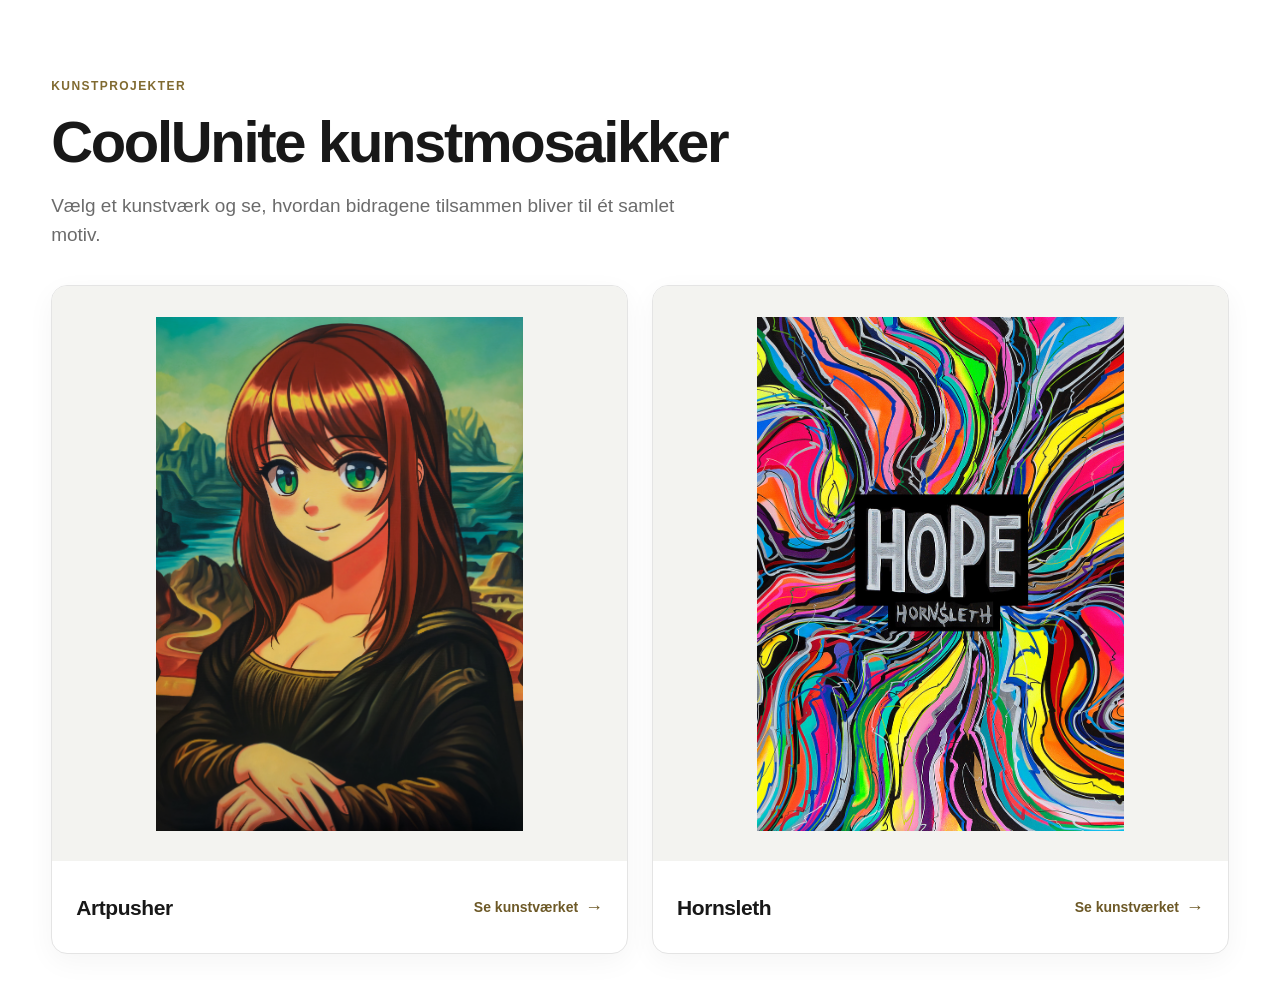
==== index.html @ ab442bdc "Link artist cards to Illux pages" ====
<!DOCTYPE html>
<html lang="da">
<head>
<meta charset="utf-8">
<meta name="viewport" content="width=device-width,initial-scale=1,viewport-fit=cover">
<meta name="color-scheme" content="light">
<meta name="description" content="Udforsk CoolUnite kunstmosaikker fra Artpusher og Hornsleth.">
<title>CoolUnite kunstmosaikker</title>
<link rel="stylesheet" href="./landing.css">
</head>
<body>
<main class="page">
  <header class="intro">
    <p class="eyebrow">Kunstprojekter</p>
    <h1>CoolUnite kunstmosaikker</h1>
    <p class="lead">Vælg et kunstværk og se, hvordan bidragene tilsammen bliver til ét samlet motiv.</p>
  </header>

  <section aria-label="Kunstværker">
    <ul class="gallery">
      <li>
        <a class="art-card" href="https://www.illux.dk/coolunite/artpusher" target="_top" aria-label="Se kunstværket af Artpusher">
          <div class="art-card__media">
            <img src="./artists/artpusher/target.jpg" alt="Artpushers kunstmotiv" width="5906" height="8268" loading="eager">
          </div>
          <div class="art-card__body">
            <h2>Artpusher</h2>
            <span class="art-card__cta">Se kunstværket <span aria-hidden="true">→</span></span>
          </div>
        </a>
      </li>
      <li>
        <a class="art-card" href="https://www.illux.dk/coolunite/hornsleth" target="_top" aria-label="Se kunstværket af Hornsleth">
          <div class="art-card__media">
            <img src="./artists/hornsleth/target.jpg" alt="Hornsleths kunstmotiv" width="857" height="1200" loading="eager">
          </div>
          <div class="art-card__body">
            <h2>Hornsleth</h2>
            <span class="art-card__cta">Se kunstværket <span aria-hidden="true">→</span></span>
          </div>
        </a>
      </li>
    </ul>
  </section>

  <p class="local-note" id="localNote" hidden>Interaktive mosaikker skal testes via en lokal webserver.</p>
</main>
<script>
if (location.protocol === 'file:') document.getElementById('localNote').hidden = false;
</script>
</body>
</html>
---- landing.css ----
:root{--ink:#181818;--muted:#6b6b6b;--line:#e4e4e4;--paper:#fff;--soft:#f7f7f5;--accent:#b49645;--gutter:clamp(20px,4vw,56px)}
*{box-sizing:border-box}
html,body{margin:0;padding:0}
body{overflow-x:hidden;background:var(--paper);color:var(--ink);font-family:Arial,Helvetica,sans-serif;font-size:16px;line-height:1.6}
[hidden]{display:none!important}
.page{width:100%;max-width:1280px;margin:0 auto;padding:clamp(38px,6vw,78px) var(--gutter) 48px}
.intro{max-width:760px;margin-bottom:36px}
.eyebrow{margin:0 0 15px;color:#806a30;font-size:12px;font-weight:700;letter-spacing:.12em;text-transform:uppercase}
h1{margin:0;font-size:clamp(36px,4.6vw,58px);font-weight:650;line-height:1.08;letter-spacing:-.04em}
.lead{max-width:660px;margin:17px 0 0;color:var(--muted);font-size:clamp(16px,1.55vw,19px);line-height:1.55}
.gallery{display:grid;grid-template-columns:repeat(auto-fit,minmax(min(100%,310px),1fr));gap:24px;list-style:none;margin:0;padding:0}
.gallery>li{min-width:0}
.art-card{display:flex;height:100%;flex-direction:column;overflow:hidden;border:1px solid var(--line);border-radius:16px;background:#fff;color:var(--ink);text-decoration:none;box-shadow:0 8px 28px rgba(0,0,0,.045);transition:transform .16s ease,box-shadow .16s ease,border-color .16s ease}
.art-card:focus-visible{outline:3px solid var(--accent);outline-offset:4px}
.art-card__media{position:relative;aspect-ratio:1/1;min-width:0;overflow:hidden;background:#f3f3f0}
.art-card__media img{position:absolute;inset:0;display:block;width:100%;height:100%;padding:clamp(18px,2.4vw,32px);object-fit:contain}
.art-card__body{display:flex;flex:1;align-items:center;justify-content:space-between;gap:16px;min-height:92px;padding:20px 24px}
.art-card__body h2{margin:0;font-size:21px;font-weight:650;line-height:1.2;letter-spacing:-.02em}
.art-card__cta{flex:none;color:#6d5927;font-size:14px;font-weight:700;white-space:nowrap}
.art-card__cta span{margin-left:3px;font-size:18px;font-weight:400;vertical-align:-1px}
.local-note{margin:30px 0 0;color:var(--muted);font-size:12px}
@media(hover:hover){.art-card:hover{transform:translateY(-3px);border-color:#d4c8aa;box-shadow:0 16px 42px rgba(0,0,0,.105)}}
@media(max-width:700px){:root{--gutter:20px}.page{padding:38px 0 30px}.intro{padding:0 var(--gutter);margin-bottom:27px}.eyebrow{margin-bottom:12px}h1{font-size:clamp(34px,9vw,42px)}.lead{margin-top:14px;font-size:16px}.gallery{display:flex;gap:14px;overflow-x:auto;overscroll-behavior-inline:contain;scroll-snap-type:x mandatory;scroll-padding-inline:var(--gutter);padding:0 var(--gutter) 18px;scrollbar-width:thin;scrollbar-color:#cfc8b8 transparent;-webkit-overflow-scrolling:touch}.gallery>li{flex:0 0 min(86vw,420px);scroll-snap-align:start}.art-card__body{min-height:82px;padding:18px 20px}.local-note{padding:0 var(--gutter)}}
@media(max-width:380px){.art-card__body{align-items:flex-start;flex-direction:column;gap:7px}}
@media(prefers-reduced-motion:reduce){.art-card{transition:none}}
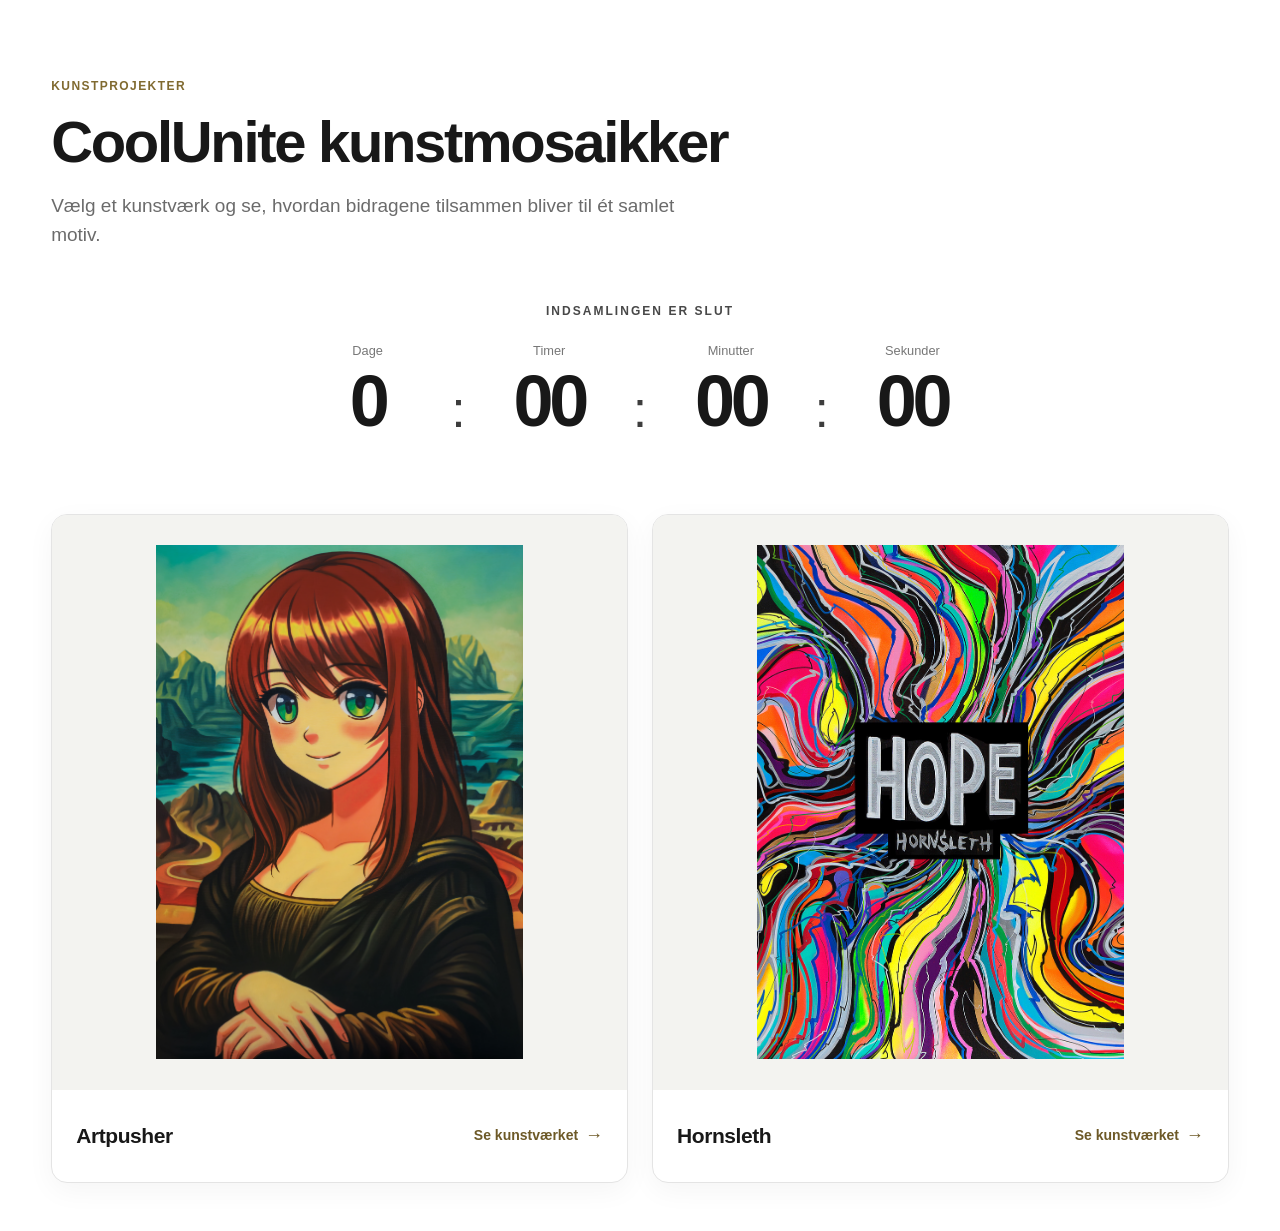
==== commit 2dac15aa: "Add CoolUnite donation countdown" ====
--- a/index.html
+++ b/index.html
@@ -7,6 +7,7 @@
 <meta name="description" content="Udforsk CoolUnite kunstmosaikker fra Artpusher og Hornsleth.">
 <title>CoolUnite kunstmosaikker</title>
 <link rel="stylesheet" href="./landing.css">
+<script src="./landing.js" defer></script>
 </head>
 <body>
 <main class="page">
@@ -15,6 +16,19 @@
     <h1>CoolUnite kunstmosaikker</h1>
     <p class="lead">Vælg et kunstværk og se, hvordan bidragene tilsammen bliver til ét samlet motiv.</p>
   </header>
+
+  <section class="countdown" aria-labelledby="countdownTitle">
+    <h2 class="countdown__heading" id="countdownTitle">INDSAMLINGEN SLUTTER OM</h2>
+    <div class="countdown__values" role="timer" aria-live="off">
+      <div class="countdown__unit"><span class="countdown__label">Dage</span><span class="countdown__number" id="countdownDays">0</span></div>
+      <span class="countdown__separator" aria-hidden="true">:</span>
+      <div class="countdown__unit"><span class="countdown__label">Timer</span><span class="countdown__number" id="countdownHours">00</span></div>
+      <span class="countdown__separator" aria-hidden="true">:</span>
+      <div class="countdown__unit"><span class="countdown__label">Minutter</span><span class="countdown__number" id="countdownMinutes">00</span></div>
+      <span class="countdown__separator" aria-hidden="true">:</span>
+      <div class="countdown__unit"><span class="countdown__label">Sekunder</span><span class="countdown__number" id="countdownSeconds">00</span></div>
+    </div>
+  </section>
 
   <section aria-label="Kunstværker">
     <ul class="gallery">
--- a/landing.css
+++ b/landing.css
@@ -8,6 +8,13 @@
 .eyebrow{margin:0 0 15px;color:#806a30;font-size:12px;font-weight:700;letter-spacing:.12em;text-transform:uppercase}
 h1{margin:0;font-size:clamp(36px,4.6vw,58px);font-weight:650;line-height:1.08;letter-spacing:-.04em}
 .lead{max-width:660px;margin:17px 0 0;color:var(--muted);font-size:clamp(16px,1.55vw,19px);line-height:1.55}
+.countdown{padding:18px 0 clamp(54px,6vw,78px);text-align:center}
+.countdown__heading{margin:0 0 23px;color:#484848;font-size:12px;font-weight:700;letter-spacing:.17em;line-height:1.4}
+.countdown__values{display:grid;grid-template-columns:minmax(0,1fr) auto minmax(0,1fr) auto minmax(0,1fr) auto minmax(0,1fr);align-items:end;width:min(100%,680px);margin:0 auto}
+.countdown__unit{display:flex;min-width:0;flex-direction:column;align-items:center;gap:5px}
+.countdown__label{color:#777;font-size:clamp(11px,1vw,13px);line-height:1.3}
+.countdown__number{color:#181818;font-size:clamp(39px,5.8vw,72px);font-weight:600;font-variant-numeric:tabular-nums;letter-spacing:-.06em;line-height:1}
+.countdown__separator{padding:0 clamp(5px,1.5vw,16px) 2px;color:#3d3d3d;font-size:clamp(30px,4.1vw,52px);font-weight:300;line-height:1}
 .gallery{display:grid;grid-template-columns:repeat(auto-fit,minmax(min(100%,310px),1fr));gap:24px;list-style:none;margin:0;padding:0}
 .gallery>li{min-width:0}
 .art-card{display:flex;height:100%;flex-direction:column;overflow:hidden;border:1px solid var(--line);border-radius:16px;background:#fff;color:var(--ink);text-decoration:none;box-shadow:0 8px 28px rgba(0,0,0,.045);transition:transform .16s ease,box-shadow .16s ease,border-color .16s ease}
@@ -20,6 +27,6 @@
 .art-card__cta span{margin-left:3px;font-size:18px;font-weight:400;vertical-align:-1px}
 .local-note{margin:30px 0 0;color:var(--muted);font-size:12px}
 @media(hover:hover){.art-card:hover{transform:translateY(-3px);border-color:#d4c8aa;box-shadow:0 16px 42px rgba(0,0,0,.105)}}
-@media(max-width:700px){:root{--gutter:20px}.page{padding:38px 0 30px}.intro{padding:0 var(--gutter);margin-bottom:27px}.eyebrow{margin-bottom:12px}h1{font-size:clamp(34px,9vw,42px)}.lead{margin-top:14px;font-size:16px}.gallery{display:flex;gap:14px;overflow-x:auto;overscroll-behavior-inline:contain;scroll-snap-type:x mandatory;scroll-padding-inline:var(--gutter);padding:0 var(--gutter) 18px;scrollbar-width:thin;scrollbar-color:#cfc8b8 transparent;-webkit-overflow-scrolling:touch}.gallery>li{flex:0 0 min(86vw,420px);scroll-snap-align:start}.art-card__body{min-height:82px;padding:18px 20px}.local-note{padding:0 var(--gutter)}}
+@media(max-width:700px){:root{--gutter:20px}.page{padding:38px 0 30px}.intro{padding:0 var(--gutter);margin-bottom:27px}.eyebrow{margin-bottom:12px}h1{font-size:clamp(34px,9vw,42px)}.lead{margin-top:14px;font-size:16px}.countdown{padding:12px var(--gutter) 54px}.countdown__heading{margin-bottom:20px}.gallery{display:flex;gap:14px;overflow-x:auto;overscroll-behavior-inline:contain;scroll-snap-type:x mandatory;scroll-padding-inline:var(--gutter);padding:0 var(--gutter) 18px;scrollbar-width:thin;scrollbar-color:#cfc8b8 transparent;-webkit-overflow-scrolling:touch}.gallery>li{flex:0 0 min(86vw,420px);scroll-snap-align:start}.art-card__body{min-height:82px;padding:18px 20px}.local-note{padding:0 var(--gutter)}}
 @media(max-width:380px){.art-card__body{align-items:flex-start;flex-direction:column;gap:7px}}
 @media(prefers-reduced-motion:reduce){.art-card{transition:none}}
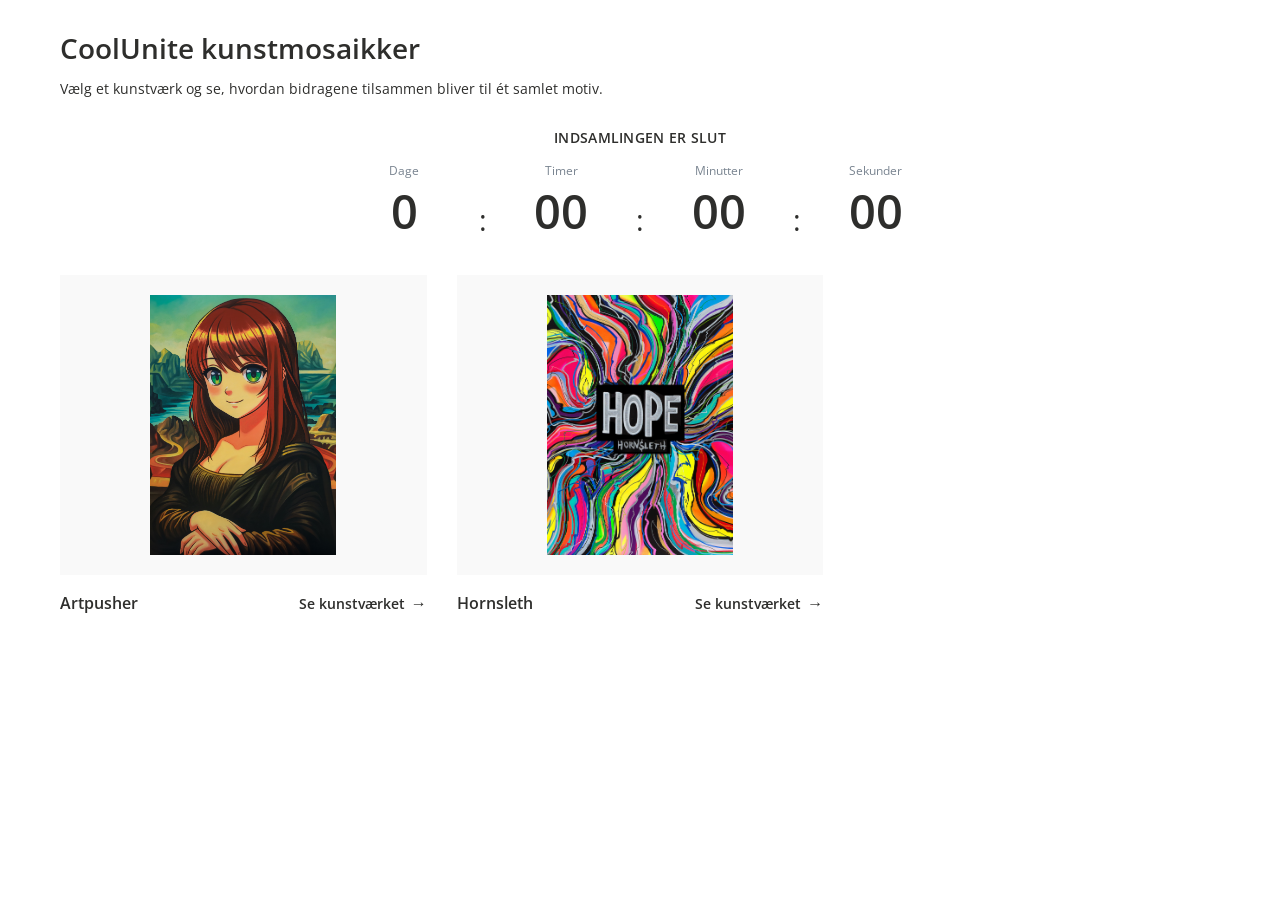
==== commit fe405f14: "Align CoolUnite landing page with Illux styling" ====
--- a/index.html
+++ b/index.html
@@ -6,13 +6,15 @@
 <meta name="color-scheme" content="light">
 <meta name="description" content="Udforsk CoolUnite kunstmosaikker fra Artpusher og Hornsleth.">
 <title>CoolUnite kunstmosaikker</title>
+<link rel="preconnect" href="https://fonts.googleapis.com">
+<link rel="preconnect" href="https://fonts.gstatic.com" crossorigin>
+<link href="https://fonts.googleapis.com/css2?family=Open+Sans:wght@400;500;600;700&display=swap" rel="stylesheet">
 <link rel="stylesheet" href="./landing.css">
 <script src="./landing.js" defer></script>
 </head>
 <body>
 <main class="page">
   <header class="intro">
-    <p class="eyebrow">Kunstprojekter</p>
     <h1>CoolUnite kunstmosaikker</h1>
     <p class="lead">Vælg et kunstværk og se, hvordan bidragene tilsammen bliver til ét samlet motiv.</p>
   </header>
--- a/landing.css
+++ b/landing.css
@@ -1,32 +1,31 @@
-:root{--ink:#181818;--muted:#6b6b6b;--line:#e4e4e4;--paper:#fff;--soft:#f7f7f5;--accent:#b49645;--gutter:clamp(20px,4vw,56px)}
+:root{--ink:#000;--secondary:#2e2e2c;--muted:#798490;--image:#f9f9f9;--gutter:60px}
 *{box-sizing:border-box}
 html,body{margin:0;padding:0}
-body{overflow-x:hidden;background:var(--paper);color:var(--ink);font-family:Arial,Helvetica,sans-serif;font-size:16px;line-height:1.6}
+body{background:#fff;color:var(--ink);font-family:"Open Sans",sans-serif;font-size:14px;line-height:1.5}
 [hidden]{display:none!important}
-.page{width:100%;max-width:1280px;margin:0 auto;padding:clamp(38px,6vw,78px) var(--gutter) 48px}
-.intro{max-width:760px;margin-bottom:36px}
-.eyebrow{margin:0 0 15px;color:#806a30;font-size:12px;font-weight:700;letter-spacing:.12em;text-transform:uppercase}
-h1{margin:0;font-size:clamp(36px,4.6vw,58px);font-weight:650;line-height:1.08;letter-spacing:-.04em}
-.lead{max-width:660px;margin:17px 0 0;color:var(--muted);font-size:clamp(16px,1.55vw,19px);line-height:1.55}
-.countdown{padding:18px 0 clamp(54px,6vw,78px);text-align:center}
-.countdown__heading{margin:0 0 23px;color:#484848;font-size:12px;font-weight:700;letter-spacing:.17em;line-height:1.4}
-.countdown__values{display:grid;grid-template-columns:minmax(0,1fr) auto minmax(0,1fr) auto minmax(0,1fr) auto minmax(0,1fr);align-items:end;width:min(100%,680px);margin:0 auto}
-.countdown__unit{display:flex;min-width:0;flex-direction:column;align-items:center;gap:5px}
-.countdown__label{color:#777;font-size:clamp(11px,1vw,13px);line-height:1.3}
-.countdown__number{color:#181818;font-size:clamp(39px,5.8vw,72px);font-weight:600;font-variant-numeric:tabular-nums;letter-spacing:-.06em;line-height:1}
-.countdown__separator{padding:0 clamp(5px,1.5vw,16px) 2px;color:#3d3d3d;font-size:clamp(30px,4.1vw,52px);font-weight:300;line-height:1}
-.gallery{display:grid;grid-template-columns:repeat(auto-fit,minmax(min(100%,310px),1fr));gap:24px;list-style:none;margin:0;padding:0}
+.page{width:100%;max-width:1700px;margin:0 auto;padding:32px var(--gutter) 40px}
+.intro{max-width:760px;margin-bottom:28px}
+h1{margin:0;color:var(--secondary);font-size:28px;font-weight:600;line-height:1.2}
+.lead{max-width:760px;margin:12px 0 0;color:var(--secondary);font-size:14px;line-height:1.5}
+.countdown{padding:0 0 36px;text-align:center}
+.countdown__heading{margin:0 0 14px;color:var(--secondary);font-size:14px;font-weight:600;letter-spacing:.02em;line-height:1.5}
+.countdown__values{display:grid;grid-template-columns:minmax(0,1fr) auto minmax(0,1fr) auto minmax(0,1fr) auto minmax(0,1fr);align-items:end;width:min(100%,600px);margin:0 auto}
+.countdown__unit{display:flex;min-width:0;flex-direction:column;align-items:center;gap:3px}
+.countdown__label{color:var(--muted);font-size:12px;line-height:1.5}
+.countdown__number{color:var(--secondary);font-size:clamp(32px,3.7vw,52px);font-weight:600;font-variant-numeric:tabular-nums;line-height:1.2}
+.countdown__separator{padding:0 clamp(3px,.8vw,12px) 1px;color:var(--secondary);font-size:clamp(24px,2.3vw,32px);font-weight:400;line-height:1.2}
+.gallery{display:grid;grid-template-columns:repeat(3,minmax(0,1fr));gap:30px;list-style:none;margin:0;padding:0}
 .gallery>li{min-width:0}
-.art-card{display:flex;height:100%;flex-direction:column;overflow:hidden;border:1px solid var(--line);border-radius:16px;background:#fff;color:var(--ink);text-decoration:none;box-shadow:0 8px 28px rgba(0,0,0,.045);transition:transform .16s ease,box-shadow .16s ease,border-color .16s ease}
-.art-card:focus-visible{outline:3px solid var(--accent);outline-offset:4px}
-.art-card__media{position:relative;aspect-ratio:1/1;min-width:0;overflow:hidden;background:#f3f3f0}
-.art-card__media img{position:absolute;inset:0;display:block;width:100%;height:100%;padding:clamp(18px,2.4vw,32px);object-fit:contain}
-.art-card__body{display:flex;flex:1;align-items:center;justify-content:space-between;gap:16px;min-height:92px;padding:20px 24px}
-.art-card__body h2{margin:0;font-size:21px;font-weight:650;line-height:1.2;letter-spacing:-.02em}
-.art-card__cta{flex:none;color:#6d5927;font-size:14px;font-weight:700;white-space:nowrap}
-.art-card__cta span{margin-left:3px;font-size:18px;font-weight:400;vertical-align:-1px}
-.local-note{margin:30px 0 0;color:var(--muted);font-size:12px}
-@media(hover:hover){.art-card:hover{transform:translateY(-3px);border-color:#d4c8aa;box-shadow:0 16px 42px rgba(0,0,0,.105)}}
-@media(max-width:700px){:root{--gutter:20px}.page{padding:38px 0 30px}.intro{padding:0 var(--gutter);margin-bottom:27px}.eyebrow{margin-bottom:12px}h1{font-size:clamp(34px,9vw,42px)}.lead{margin-top:14px;font-size:16px}.countdown{padding:12px var(--gutter) 54px}.countdown__heading{margin-bottom:20px}.gallery{display:flex;gap:14px;overflow-x:auto;overscroll-behavior-inline:contain;scroll-snap-type:x mandatory;scroll-padding-inline:var(--gutter);padding:0 var(--gutter) 18px;scrollbar-width:thin;scrollbar-color:#cfc8b8 transparent;-webkit-overflow-scrolling:touch}.gallery>li{flex:0 0 min(86vw,420px);scroll-snap-align:start}.art-card__body{min-height:82px;padding:18px 20px}.local-note{padding:0 var(--gutter)}}
-@media(max-width:380px){.art-card__body{align-items:flex-start;flex-direction:column;gap:7px}}
-@media(prefers-reduced-motion:reduce){.art-card{transition:none}}
+.art-card{display:flex;height:100%;flex-direction:column;color:var(--ink);text-decoration:none}
+.art-card:focus-visible{outline:2px solid var(--secondary);outline-offset:4px}
+.art-card__media{position:relative;height:300px;min-width:0;overflow:hidden;background:var(--image)}
+.art-card__media img{position:absolute;inset:0;display:block;width:100%;height:100%;padding:20px;object-fit:contain}
+.art-card__body{display:flex;align-items:baseline;justify-content:space-between;gap:12px;padding:16px 0 0}
+.art-card__body h2{margin:0;color:var(--secondary);font-size:16px;font-weight:600;line-height:1.4}
+.art-card__cta{flex:none;color:var(--secondary);font-size:14px;font-weight:600;line-height:1.5;white-space:nowrap}
+.art-card__cta span{margin-left:2px;font-size:16px;font-weight:400}
+.local-note{margin:24px 0 0;color:var(--muted);font-size:12px}
+@media(hover:hover){.art-card:hover .art-card__cta{text-decoration:underline;text-underline-offset:3px}}
+@media(max-width:900px){.gallery{grid-template-columns:repeat(2,minmax(0,1fr))}}
+@media(max-width:700px){:root{--gutter:40px}.page{padding-top:24px;padding-bottom:32px}.intro{margin-bottom:24px}h1{font-size:clamp(24px,6.7vw,28px)}.lead{margin-top:10px}.countdown{padding-bottom:28px}.countdown__heading{margin-bottom:12px}.gallery{display:flex;gap:16px;overflow-x:auto;overscroll-behavior-inline:contain;scroll-snap-type:x mandatory;scrollbar-width:thin;scrollbar-color:#c9c9c9 transparent;-webkit-overflow-scrolling:touch;padding-bottom:12px}.gallery>li{flex:0 0 min(85%,420px);scroll-snap-align:start}.art-card__media{height:auto;aspect-ratio:1/1}.art-card__media img{padding:16px}.art-card__body{display:block;padding-top:12px}.art-card__cta{display:inline-block;margin-top:5px}}
+@media(max-width:320px){:root{--gutter:24px}.countdown__heading{font-size:12px}.countdown__number{font-size:28px}.countdown__label{font-size:10px}.countdown__separator{padding-inline:2px;font-size:24px}}
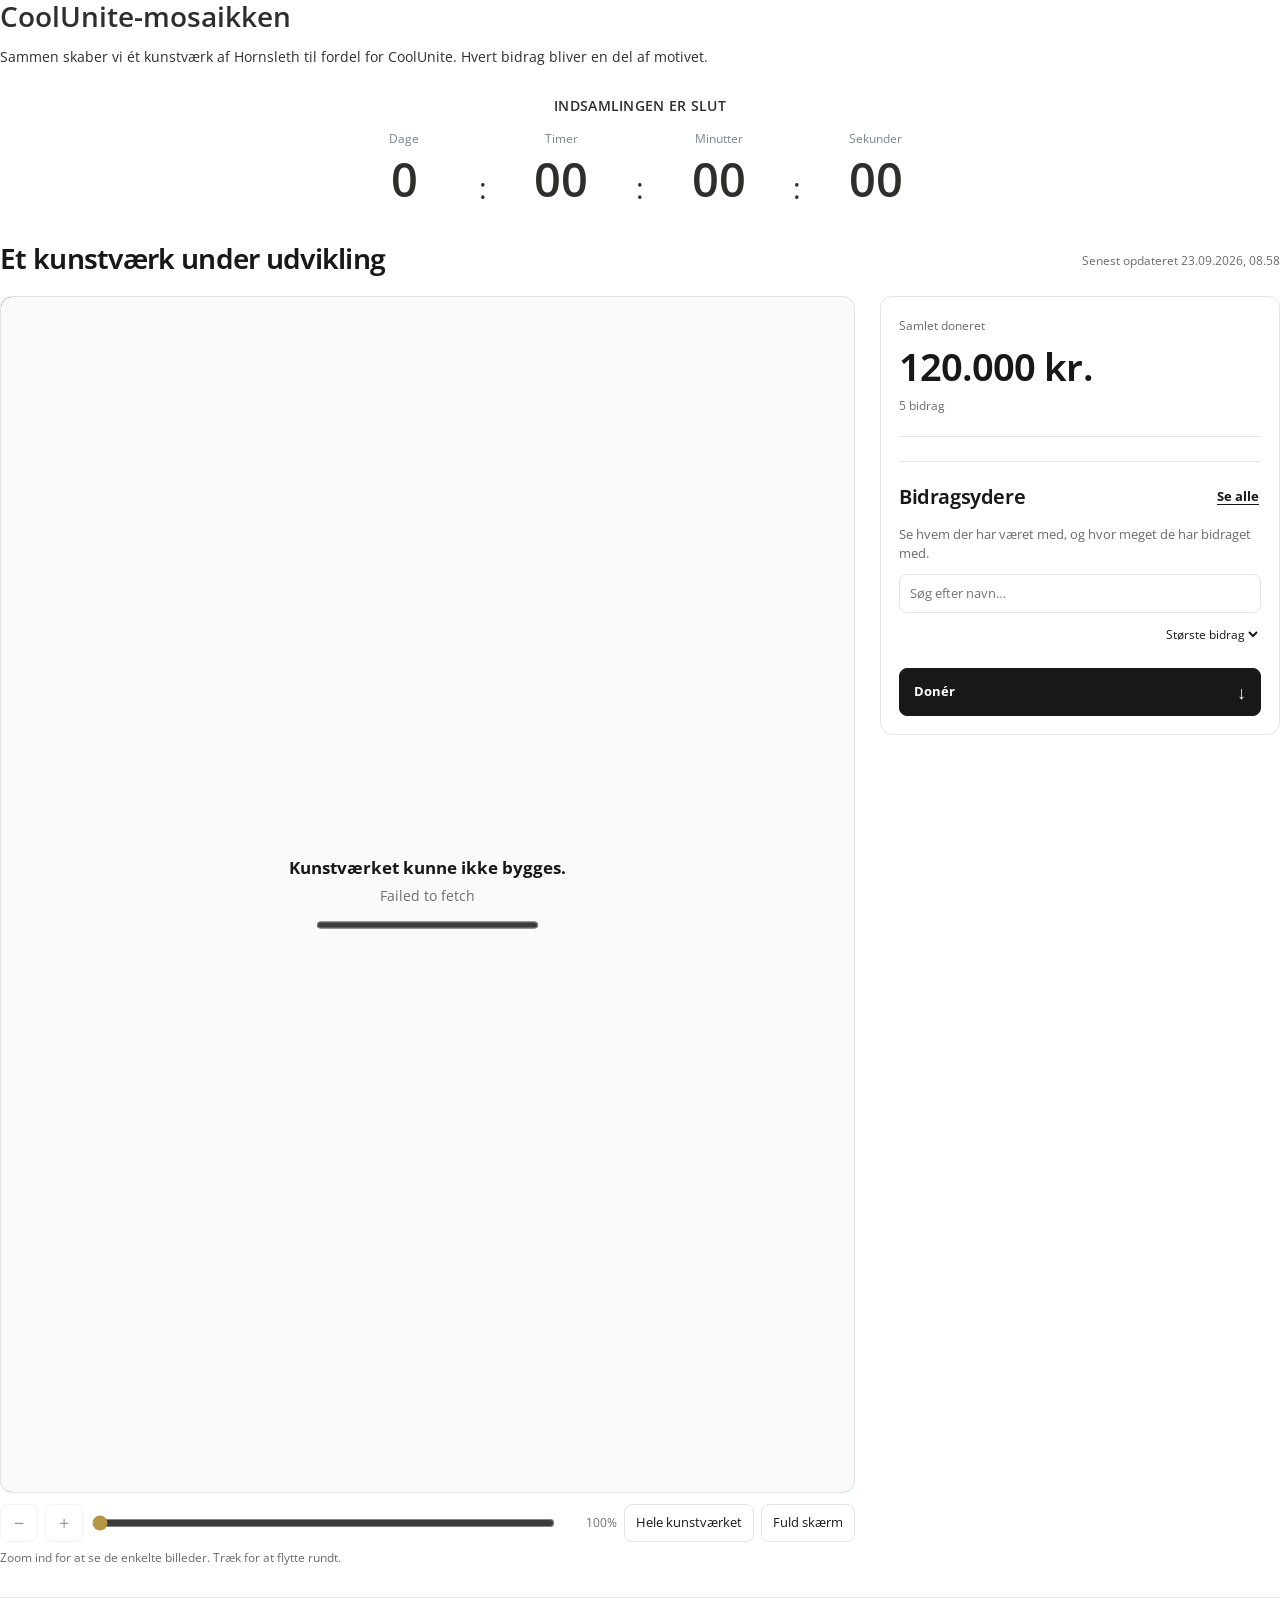
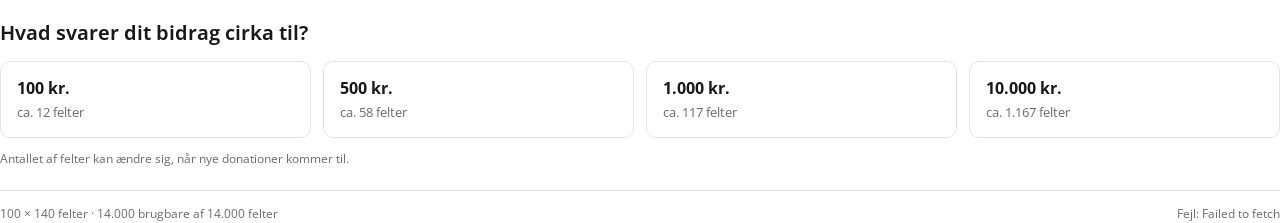
==== commit 880eb936: "Launch single CoolUnite mosaic" ====
--- a/index.html
+++ b/index.html
@@ -4,19 +4,18 @@
 <meta charset="utf-8">
 <meta name="viewport" content="width=device-width,initial-scale=1,viewport-fit=cover">
 <meta name="color-scheme" content="light">
-<meta name="description" content="Udforsk CoolUnite kunstmosaikker fra Artpusher og Hornsleth.">
-<title>CoolUnite kunstmosaikker</title>
+<meta name="description" content="Udforsk CoolUnite og Hornsleths fælles velgørenhedsmosaik.">
+<title>CoolUnite-mosaikken</title>
 <link rel="preconnect" href="https://fonts.googleapis.com">
 <link rel="preconnect" href="https://fonts.gstatic.com" crossorigin>
 <link href="https://fonts.googleapis.com/css2?family=Open+Sans:wght@400;500;600;700&display=swap" rel="stylesheet">
-<link rel="stylesheet" href="./landing.css">
-<script src="./landing.js" defer></script>
+<link rel="stylesheet" href="./engine/mosaic.css">
 </head>
 <body>
-<main class="page">
+<main class="page app" id="app">
   <header class="intro">
-    <h1>CoolUnite kunstmosaikker</h1>
-    <p class="lead">Vælg et kunstværk og se, hvordan bidragene tilsammen bliver til ét samlet motiv.</p>
+    <h1>CoolUnite-mosaikken</h1>
+    <p class="lead">Sammen skaber vi ét kunstværk af Hornsleth til fordel for CoolUnite. Hvert bidrag bliver en del af motivet.</p>
   </header>
 
   <section class="countdown" aria-labelledby="countdownTitle">
@@ -32,37 +31,53 @@
     </div>
   </section>
 
-  <section aria-label="Kunstværker">
-    <ul class="gallery">
-      <li>
-        <a class="art-card" href="https://www.illux.dk/coolunite/artpusher" target="_top" aria-label="Se kunstværket af Artpusher">
-          <div class="art-card__media">
-            <img src="./artists/artpusher/target.jpg" alt="Artpushers kunstmotiv" width="5906" height="8268" loading="eager">
+  <section class="mosaic-section" aria-label="CoolUnite-mosaikken">
+    <header class="top"><h2>Et kunstværk under udvikling</h2><div class="updated" id="updated">Henter seneste version…</div></header>
+    <div class="layout">
+      <div class="main-column">
+        <section class="viewer" id="viewer" aria-label="Interaktiv mosaik">
+          <div class="stage" id="stage">
+            <canvas id="mosaic" tabindex="0" aria-label="Interaktiv fotomosaik"></canvas>
+            <div class="state" id="state"><div><strong id="stateTitle">Henter kunstværket…</strong><span id="stateText">Et øjeblik.</span><br><progress id="progress" max="100" value="0"></progress></div></div>
+            <div class="tooltip" id="tooltip"></div>
           </div>
-          <div class="art-card__body">
-            <h2>Artpusher</h2>
-            <span class="art-card__cta">Se kunstværket <span aria-hidden="true">→</span></span>
+          <div class="controls">
+            <button class="square" id="zoomOut" type="button" aria-label="Zoom ud">−</button>
+            <button class="square" id="zoomIn" type="button" aria-label="Zoom ind">+</button>
+            <div class="zoomline"><input id="zoomRange" type="range" min="0" max="100" value="0" aria-label="Zoom"><output id="zoomValue">100%</output></div>
+            <button id="fit" type="button">Hele kunstværket</button>
+            <button id="fullscreen" type="button">Fuld skærm</button>
           </div>
-        </a>
-      </li>
-      <li>
-        <a class="art-card" href="https://www.illux.dk/coolunite/hornsleth" target="_top" aria-label="Se kunstværket af Hornsleth">
-          <div class="art-card__media">
-            <img src="./artists/hornsleth/target.jpg" alt="Hornsleths kunstmotiv" width="857" height="1200" loading="eager">
-          </div>
-          <div class="art-card__body">
-            <h2>Hornsleth</h2>
-            <span class="art-card__cta">Se kunstværket <span aria-hidden="true">→</span></span>
-          </div>
-        </a>
-      </li>
-    </ul>
+          <div class="hint" id="hint">Zoom ind for at se de enkelte billeder. Træk for at flytte rundt.</div>
+        </section>
+      </div>
+      <aside class="summary-side">
+        <div class="total-card"><small>Samlet doneret</small><strong id="total">—</strong><small id="donationCount">— bidrag</small></div>
+        <section class="leaderboard sidebar-leaderboard" aria-labelledby="donorHeading">
+          <div class="leaderboard-head"><h2 id="donorHeading">Bidragsydere</h2><button type="button" id="showAll" class="text-button">Se alle</button></div>
+          <p>Se hvem der har været med, og hvor meget de har bidraget med.</p>
+          <div class="leaderboard-tools"><input class="search" id="search" type="search" placeholder="Søg efter navn…" autocomplete="off" aria-label="Søg efter bidragsyder"></div>
+          <div class="list-head"><span id="listCount"></span><select id="sort" aria-label="Sortering"><option value="amount">Største bidrag</option><option value="name">Navn A–Å</option></select></div>
+          <div class="donor-list" id="donorList"></div>
+        </section>
+        <a class="donate-cta" id="donateCta" href="https://www.illux.dk/coolunite#charity-donation" target="_top" rel="noopener"><span>Donér</span><span aria-hidden="true">↓</span></a>
+      </aside>
+    </div>
   </section>
 
-  <p class="local-note" id="localNote" hidden>Interaktive mosaikker skal testes via en lokal webserver.</p>
+  <section class="calculator" aria-labelledby="calculatorTitle">
+    <h2 id="calculatorTitle">Hvad svarer dit bidrag cirka til?</h2>
+    <div class="calculator-grid" id="calculatorGrid"></div>
+    <p id="calculatorNote">Antallet af felter kan ændre sig, når nye donationer kommer til.</p>
+  </section>
+
+  <footer class="footer"><span id="physicalInfo">100 × 140 felter</span><span id="status">Opdateres automatisk</span></footer>
 </main>
-<script>
-if (location.protocol === 'file:') document.getElementById('localNote').hidden = false;
-</script>
+
+<dialog id="preview" aria-labelledby="previewName"><div class="dialog-head"><div><h2 id="previewName"></h2><p id="previewMeta"></p></div><button type="button" id="closePreview">Luk</button></div><div class="photo-wrap" id="previewWrap"><img id="previewImage" alt=""></div><div class="dialog-actions"><span>Hele det indsendte billede vises uden beskæring.</span><button id="findTile" type="button">Find i kunstværket</button></div></dialog>
+
+<dialog id="allDonors" aria-labelledby="allDonorsTitle"><div class="dialog-head"><div><h2 id="allDonorsTitle">Alle bidragsydere</h2><p id="allDonorsCount"></p></div><button type="button" id="closeAll">Luk</button></div><div class="all-donors-summary"><span>Samlet doneret</span><strong id="allDonorsTotal"></strong></div><div id="allDonorsList" class="all-donors-list"></div></dialog>
+
+<script src="./engine/mosaic.js"></script>
 </body>
 </html>
--- a/engine/mosaic.css
+++ b/engine/mosaic.css
@@ -0,0 +1,47 @@
+:root{--ink:#181818;--muted:#6b6b6b;--line:#e4e4e4;--paper:#fff;--soft:#f7f7f5;--accent:#b49645;--radius:12px;--shadow:0 18px 60px rgba(0,0,0,.12)}
+*{box-sizing:border-box}html,body{margin:0;padding:0;background:var(--paper);color:var(--ink);font-family:"Open Sans",sans-serif;font-size:14px;line-height:1.5}body{overflow-x:hidden}html.modal-open{overflow:hidden}body.modal-open{position:fixed;width:100%;overflow:hidden}button,input,select{font:inherit}button{cursor:pointer}button:focus-visible,input:focus-visible,select:focus-visible,canvas:focus-visible{outline:3px solid var(--accent);outline-offset:2px}button:disabled{opacity:.45;cursor:default}[hidden]{display:none!important}
+.app{width:100%;margin:0;padding:0}.top{display:flex;justify-content:space-between;gap:24px;align-items:flex-end;margin-bottom:22px}.top h2{margin:0;font-size:28px;line-height:1.1;letter-spacing:-.025em;font-weight:650}.updated{font-size:12px;color:var(--muted);white-space:nowrap;padding-bottom:4px}
+.layout{display:grid;grid-template-columns:minmax(0,1fr) 400px;gap:25px;align-items:start}.main-column{grid-column:1;grid-row:1}.summary-side{grid-column:2;grid-row:1}.main-column,.viewer{min-width:0}.stage{position:relative;width:100%;aspect-ratio:100/140;background:#ececea;border:1px solid var(--line);border-radius:var(--radius);overflow:hidden;isolation:isolate}.stage canvas{display:block;width:100%;height:100%;touch-action:none;cursor:grab;background:#ececea}.stage canvas.dragging{cursor:grabbing}.state{position:absolute;inset:0;display:flex;align-items:center;justify-content:center;text-align:center;padding:30px;color:var(--muted);background:#fafafa;z-index:3}.state strong{display:block;color:var(--ink);font-size:17px;margin-bottom:5px}.state progress{width:min(320px,80%);margin-top:12px;accent-color:var(--accent)}.tooltip{position:fixed;z-index:1000;display:none;pointer-events:none;background:rgba(18,18,18,.94);color:#fff;border-radius:7px;padding:8px 10px;font-size:13px;max-width:min(320px,calc(100vw - 16px));box-shadow:0 5px 25px #0003}
+.controls{display:flex;gap:7px;align-items:center;flex-wrap:wrap;margin-top:11px}.controls button{border:1px solid var(--line);background:#fff;border-radius:8px;padding:8px 11px;color:var(--ink);font-size:13px}.controls button:hover{background:var(--soft)}.controls .square{width:38px;padding:8px 0;font-size:18px;line-height:20px}.zoomline{display:flex;align-items:center;gap:8px;min-width:170px;flex:1}.zoomline input{width:100%;accent-color:var(--accent)}.zoomline output{min-width:52px;text-align:right;font-size:12px;color:var(--muted);font-variant-numeric:tabular-nums}.hint{font-size:12px;color:var(--muted);min-height:17px;margin-top:7px}
+.summary-side{border:1px solid var(--line);border-radius:var(--radius);padding:18px;min-width:0;background:#fff}.total-card{padding:2px 0 18px;border-bottom:1px solid var(--line)}.total-card small{display:block;color:var(--muted);font-size:12px;margin-bottom:3px}.total-card strong{display:block;font-size:clamp(28px,3vw,38px);font-weight:650;letter-spacing:-.025em}
+.sidebar-leaderboard{margin-top:18px;padding:18px 0 0;border:0;border-top:1px solid var(--line);border-radius:0;background:transparent}.sidebar-leaderboard .leaderboard-head{display:block;margin-bottom:11px}.sidebar-leaderboard h2{font-size:18px}.sidebar-leaderboard p{font-size:12px;margin-top:3px}.sidebar-leaderboard .leaderboard-tools{min-width:0;width:100%;margin-top:10px}.sidebar-leaderboard .search{font-size:13px;padding:9px 10px}.sidebar-leaderboard .list-head{margin-top:8px}.sidebar-leaderboard .donor-list{max-height:520px;overflow:auto}.sidebar-leaderboard .donor{padding:10px 1px}.sidebar-leaderboard .donor-thumb{width:40px;height:40px;flex-basis:40px}.sidebar-leaderboard .donor-copy strong{font-size:13px}.sidebar-leaderboard .donor-copy small{font-size:11px}.donate-cta{display:flex;width:100%;min-height:48px;align-items:center;justify-content:space-between;gap:12px;margin-top:16px;padding:0 14px;border:1px solid var(--ink);border-radius:8px;background:var(--ink);color:#fff;text-decoration:none;font-size:13px;font-weight:700}.donate-cta:hover{background:#2a2a2a}.donate-cta span:last-child{font-size:18px;font-weight:400}.donate-cta:focus-visible{outline:3px solid var(--accent);outline-offset:2px}
+dialog{position:fixed;inset:0;margin:auto;width:min(720px,calc(100vw - 32px));max-height:calc(100dvh - 32px);border:1px solid var(--line);border-radius:16px;padding:20px;background:#fff;color:var(--ink);box-shadow:var(--shadow);overflow:hidden}dialog[open]{display:flex;flex-direction:column}dialog::backdrop{background:transparent;backdrop-filter:none}.dialog-head{display:flex;flex:none;justify-content:space-between;gap:15px;align-items:start;margin-bottom:15px}.dialog-head h2{margin:0;font-size:22px}.dialog-head p{margin:4px 0 0;color:var(--muted);font-size:13px}.dialog-head button{border:1px solid var(--line);background:#fff;border-radius:8px;padding:8px 11px}.photo-wrap{display:flex;flex:1 1 62dvh;align-items:center;justify-content:center;width:100%;height:62dvh;min-height:0;max-height:62dvh;border:1px solid var(--line);border-radius:10px;overflow:auto;background:#fff}.photo-wrap img{display:block;width:100%;height:100%;object-fit:contain}.dialog-actions{display:flex;flex:none;align-items:center;justify-content:space-between;gap:12px;margin-top:14px}.dialog-actions span{font-size:12px;color:var(--muted)}.dialog-actions button{border:1px solid var(--accent);background:var(--accent);color:#fff;border-radius:8px;padding:9px 13px}
+.leaderboard{margin-top:24px;background:#fff}.leaderboard-head{display:flex;align-items:flex-end;justify-content:space-between;gap:18px;margin-bottom:13px}.leaderboard h2{margin:0;font-size:20px;font-weight:650;letter-spacing:-.02em}.leaderboard p{margin:5px 0 0;color:var(--muted);font-size:13px;line-height:1.5}.leaderboard-tools{display:flex;align-items:center;gap:10px;min-width:min(460px,50%)}.search{width:100%;min-width:0;border:1px solid var(--line);border-radius:8px;padding:10px 11px;background:#fff;color:var(--ink);font-size:14px}.list-head{display:flex;align-items:center;justify-content:space-between;gap:10px;margin:0 0 4px;color:var(--muted);font-size:12px}.list-head select{border:0;background:#fff;color:var(--ink);font-size:12px;padding:4px 0;max-width:160px}.donor-list{overflow:auto;overscroll-behavior:contain}.donor{display:flex;gap:10px;align-items:center;width:100%;text-align:left;border:0;border-top:1px solid var(--line);border-radius:0;background:#fff;padding:11px 1px;color:var(--ink)}.donor:hover{background:var(--soft)}.donor-thumb{width:45px;height:45px;flex:0 0 45px;border:1px solid var(--line);border-radius:7px;overflow:hidden;display:flex;align-items:center;justify-content:center;background:#fff}.donor-thumb img{display:block;width:100%;height:100%;object-fit:contain}.donor-copy{min-width:0;flex:1}.donor-copy strong{display:block;font-size:14px;overflow-wrap:anywhere}.donor-copy small{display:block;color:var(--muted);font-size:12px;margin-top:2px}.arrow{font-size:17px;color:#999}.empty-list{padding:24px 2px;color:var(--muted);font-size:14px}.footer{border-top:1px solid var(--line);margin-top:22px;padding-top:14px;color:var(--muted);font-size:12px;display:flex;justify-content:space-between;gap:12px;flex-wrap:wrap}
+.viewer:fullscreen{width:100vw;height:100vh;background:#fff;display:flex;flex-direction:column;justify-content:center;align-items:center;padding:12px}.viewer:fullscreen .stage{width:min(calc(100vw - 24px),calc((100dvh - 105px) * 100 / 140));height:auto;aspect-ratio:100/140;flex:0 0 auto}.viewer:fullscreen .controls{width:min(100%,950px)}
+@media(max-width:1050px){.layout{grid-template-columns:minmax(0,1fr) 290px;gap:56px}.zoomline input{min-height:44px}.controls button,.sidebar-leaderboard .search,.sidebar-leaderboard .list-head select,.dialog-head button,.dialog-actions button{min-height:44px}.controls .square{width:44px}}
+@media(max-width:900px){.zoomline{order:10;flex-basis:100%}}
+@media(max-width:720px){.top{display:block;margin-bottom:15px}.top h2{font-size:24px}.updated{margin-top:4px;padding-bottom:0;white-space:normal}.layout{grid-template-columns:1fr;gap:18px}.main-column{grid-column:1;grid-row:auto;order:1}.summary-side{grid-column:1;grid-row:auto;order:2;padding:16px}.sidebar-leaderboard{padding-top:16px}.sidebar-leaderboard .donor-list{max-height:none}.footer{margin-top:16px}}
+
+.page{width:100%;max-width:1660px;margin:0 auto;padding:0}
+.intro{max-width:760px;margin-bottom:28px}
+.intro h1{margin:0;color:#2e2e2c;font-size:28px;font-weight:600;line-height:1.2}
+.lead{max-width:760px;margin:12px 0 0;color:#2e2e2c;font-size:14px;line-height:1.5}
+.countdown{padding:0 0 36px;text-align:center}
+.countdown__heading{margin:0 0 14px;color:#2e2e2c;font-size:14px;font-weight:600;letter-spacing:.02em;line-height:1.5}
+.countdown__values{display:grid;grid-template-columns:minmax(0,1fr) auto minmax(0,1fr) auto minmax(0,1fr) auto minmax(0,1fr);align-items:end;width:min(100%,600px);margin:0 auto}
+.countdown__unit{display:flex;min-width:0;flex-direction:column;align-items:center;gap:3px}
+.countdown__label{color:#798490;font-size:12px;line-height:1.5}
+.countdown__number{color:#2e2e2c;font-size:clamp(32px,3.7vw,52px);font-weight:600;font-variant-numeric:tabular-nums;line-height:1.2}
+.countdown__separator{padding:0 clamp(3px,.8vw,12px) 1px;color:#2e2e2c;font-size:clamp(24px,2.3vw,32px);line-height:1.2}
+.mosaic-section{min-width:0}
+.sidebar-leaderboard .leaderboard-head{display:flex;align-items:center;justify-content:space-between;gap:10px}
+.sidebar-leaderboard .leaderboard-head h2{margin:0}
+.text-button{flex:none;border:0;background:transparent;color:var(--ink);font-size:13px;font-weight:700;text-decoration:underline;text-underline-offset:3px;padding:7px 2px}
+.total-card #donationCount{margin-top:2px}
+.calculator{margin-top:30px;border-top:1px solid var(--line);padding-top:22px}
+.calculator h2{margin:0 0 15px;font-size:20px;font-weight:650;line-height:1.3}
+.calculator-grid{display:grid;grid-template-columns:repeat(4,minmax(0,1fr));gap:12px}
+.calculator-item{display:flex;flex-direction:column;gap:3px;min-width:0;padding:14px 16px;border:1px solid var(--line);border-radius:10px;background:#fff}
+.calculator-item strong{font-size:16px}
+.calculator-item span{font-size:13px;color:var(--muted)}
+.calculator p{margin:12px 0 0;color:var(--muted);font-size:12px}
+dialog::backdrop{background:rgba(0,0,0,.42)}
+.all-donors-summary{display:flex;flex:none;flex-direction:column;gap:2px;padding:0 0 16px}.all-donors-summary span{font-size:12px;color:var(--muted)}.all-donors-summary strong{font-size:23px;line-height:1.25}
+#allDonors[open]{width:min(780px,calc(100vw - 32px))}.all-donors-list{display:flex;flex:1 1 auto;min-height:0;flex-direction:column;overflow-y:auto;overflow-x:hidden;overscroll-behavior:contain}
+.all-donor{display:grid;grid-template-columns:54px minmax(0,1fr);align-items:center;gap:12px;width:100%;min-height:74px;padding:10px 2px;border:0;border-top:1px solid var(--line);background:#fff;text-align:left;color:var(--ink);font-size:13px}
+.all-donor:hover{background:var(--soft)}
+.all-donor-thumb{position:relative;display:grid;place-items:center;width:54px;height:54px;overflow:hidden;border:1px solid var(--line);border-radius:8px;background:var(--soft)}.all-donor-thumb img{position:relative;display:block;width:100%;height:100%;object-fit:contain}.all-donor-thumb-fallback{position:absolute;inset:0;display:grid;place-items:center;color:var(--muted);font-weight:700;font-size:16px}
+.all-donor-info{display:grid;grid-template-columns:minmax(0,1fr) auto;align-items:center;gap:16px;min-width:0}.all-donor-info strong{min-width:0;overflow-wrap:anywhere}.all-donor-meta{display:grid;grid-template-columns:110px 90px;gap:12px;color:var(--muted);text-align:right}.all-donor-meta span{white-space:nowrap}
+@media(max-width:900px){.calculator-grid{grid-template-columns:repeat(2,minmax(0,1fr))}}
+@media(max-width:720px){.intro{margin-bottom:24px}.countdown{padding-bottom:28px}.countdown__heading{margin-bottom:12px}.calculator{margin-top:24px}.all-donor{gap:10px;font-size:12px}.all-donor-info{display:flex;flex-direction:column;align-items:flex-start;gap:3px}.all-donor-meta{display:flex;flex-wrap:wrap;gap:2px 14px;text-align:left}.dialog-actions{flex-wrap:wrap}}
+@media(max-width:390px){.calculator-item{padding:11px}dialog{padding:16px}.all-donor-meta span{white-space:normal}}
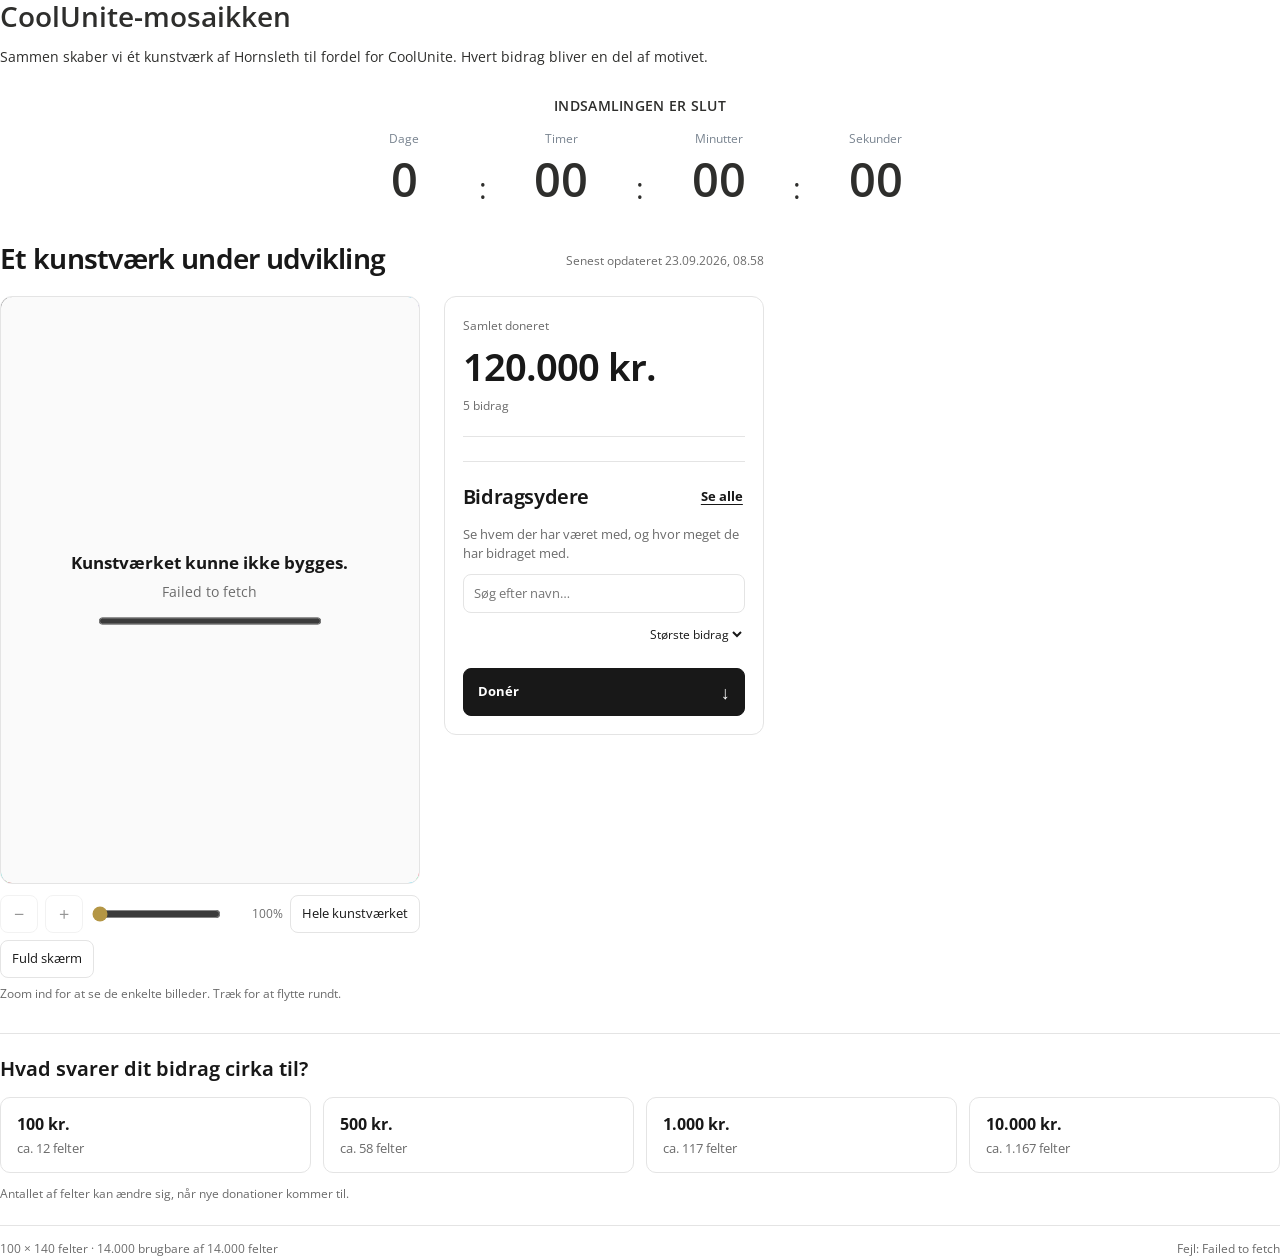
==== commit ab53788b: "Refine responsive CoolUnite mosaic layout" ====
--- a/index.html
+++ b/index.html
@@ -14,7 +14,7 @@
 <body>
 <main class="page app" id="app">
   <header class="intro">
-    <h1>CoolUnite-mosaikken</h1>
+    <h2 class="intro__title">CoolUnite-mosaikken</h2>
     <p class="lead">Sammen skaber vi ét kunstværk af Hornsleth til fordel for CoolUnite. Hvert bidrag bliver en del af motivet.</p>
   </header>
 
--- a/engine/mosaic.css
+++ b/engine/mosaic.css
@@ -1,20 +1,20 @@
-:root{--ink:#181818;--muted:#6b6b6b;--line:#e4e4e4;--paper:#fff;--soft:#f7f7f5;--accent:#b49645;--radius:12px;--shadow:0 18px 60px rgba(0,0,0,.12)}
+:root{--ink:#181818;--muted:#6b6b6b;--line:#e4e4e4;--paper:#fff;--soft:#f7f7f5;--accent:#b49645;--radius:12px;--shadow:0 18px 60px rgba(0,0,0,.12);--artwork-max-width:51.4286dvh}
 *{box-sizing:border-box}html,body{margin:0;padding:0;background:var(--paper);color:var(--ink);font-family:"Open Sans",sans-serif;font-size:14px;line-height:1.5}body{overflow-x:hidden}html.modal-open{overflow:hidden}body.modal-open{position:fixed;width:100%;overflow:hidden}button,input,select{font:inherit}button{cursor:pointer}button:focus-visible,input:focus-visible,select:focus-visible,canvas:focus-visible{outline:3px solid var(--accent);outline-offset:2px}button:disabled{opacity:.45;cursor:default}[hidden]{display:none!important}
-.app{width:100%;margin:0;padding:0}.top{display:flex;justify-content:space-between;gap:24px;align-items:flex-end;margin-bottom:22px}.top h2{margin:0;font-size:28px;line-height:1.1;letter-spacing:-.025em;font-weight:650}.updated{font-size:12px;color:var(--muted);white-space:nowrap;padding-bottom:4px}
-.layout{display:grid;grid-template-columns:minmax(0,1fr) 400px;gap:25px;align-items:start}.main-column{grid-column:1;grid-row:1}.summary-side{grid-column:2;grid-row:1}.main-column,.viewer{min-width:0}.stage{position:relative;width:100%;aspect-ratio:100/140;background:#ececea;border:1px solid var(--line);border-radius:var(--radius);overflow:hidden;isolation:isolate}.stage canvas{display:block;width:100%;height:100%;touch-action:none;cursor:grab;background:#ececea}.stage canvas.dragging{cursor:grabbing}.state{position:absolute;inset:0;display:flex;align-items:center;justify-content:center;text-align:center;padding:30px;color:var(--muted);background:#fafafa;z-index:3}.state strong{display:block;color:var(--ink);font-size:17px;margin-bottom:5px}.state progress{width:min(320px,80%);margin-top:12px;accent-color:var(--accent)}.tooltip{position:fixed;z-index:1000;display:none;pointer-events:none;background:rgba(18,18,18,.94);color:#fff;border-radius:7px;padding:8px 10px;font-size:13px;max-width:min(320px,calc(100vw - 16px));box-shadow:0 5px 25px #0003}
+.app{width:100%;margin:0;padding:0}.mosaic-section{--sidebar-width:320px;--layout-gap:24px;min-width:0}.top{display:flex;justify-content:space-between;gap:24px;align-items:flex-end;width:min(100%,calc(var(--artwork-max-width) + var(--sidebar-width) + var(--layout-gap)));margin-bottom:22px}.top h2{margin:0;font-size:28px;line-height:1.1;letter-spacing:-.025em;font-weight:650}.updated{font-size:12px;color:var(--muted);white-space:nowrap;padding-bottom:4px}
+.layout{display:grid;grid-template-columns:minmax(0,1fr) var(--sidebar-width);gap:var(--layout-gap);justify-content:start;align-items:start;width:min(100%,calc(var(--artwork-max-width) + var(--sidebar-width) + var(--layout-gap)))}.main-column{grid-column:1;grid-row:1}.summary-side{grid-column:2;grid-row:1}.main-column,.viewer{min-width:0}.viewer{width:100%;margin-inline:0}.stage{position:relative;width:100%;aspect-ratio:100/140;background:#ececea;border:1px solid var(--line);border-radius:var(--radius);overflow:hidden;isolation:isolate}.stage canvas{display:block;width:100%;height:100%;touch-action:none;cursor:grab;background:#ececea}.stage canvas.dragging{cursor:grabbing}.state{position:absolute;inset:0;display:flex;align-items:center;justify-content:center;text-align:center;padding:30px;color:var(--muted);background:#fafafa;z-index:3}.state strong{display:block;color:var(--ink);font-size:17px;margin-bottom:5px}.state progress{width:min(320px,80%);margin-top:12px;accent-color:var(--accent)}.tooltip{position:fixed;z-index:1000;display:none;pointer-events:none;background:rgba(18,18,18,.94);color:#fff;border-radius:7px;padding:8px 10px;font-size:13px;max-width:min(320px,calc(100vw - 16px));box-shadow:0 5px 25px #0003}
 .controls{display:flex;gap:7px;align-items:center;flex-wrap:wrap;margin-top:11px}.controls button{border:1px solid var(--line);background:#fff;border-radius:8px;padding:8px 11px;color:var(--ink);font-size:13px}.controls button:hover{background:var(--soft)}.controls .square{width:38px;padding:8px 0;font-size:18px;line-height:20px}.zoomline{display:flex;align-items:center;gap:8px;min-width:170px;flex:1}.zoomline input{width:100%;accent-color:var(--accent)}.zoomline output{min-width:52px;text-align:right;font-size:12px;color:var(--muted);font-variant-numeric:tabular-nums}.hint{font-size:12px;color:var(--muted);min-height:17px;margin-top:7px}
 .summary-side{border:1px solid var(--line);border-radius:var(--radius);padding:18px;min-width:0;background:#fff}.total-card{padding:2px 0 18px;border-bottom:1px solid var(--line)}.total-card small{display:block;color:var(--muted);font-size:12px;margin-bottom:3px}.total-card strong{display:block;font-size:clamp(28px,3vw,38px);font-weight:650;letter-spacing:-.025em}
 .sidebar-leaderboard{margin-top:18px;padding:18px 0 0;border:0;border-top:1px solid var(--line);border-radius:0;background:transparent}.sidebar-leaderboard .leaderboard-head{display:block;margin-bottom:11px}.sidebar-leaderboard h2{font-size:18px}.sidebar-leaderboard p{font-size:12px;margin-top:3px}.sidebar-leaderboard .leaderboard-tools{min-width:0;width:100%;margin-top:10px}.sidebar-leaderboard .search{font-size:13px;padding:9px 10px}.sidebar-leaderboard .list-head{margin-top:8px}.sidebar-leaderboard .donor-list{max-height:520px;overflow:auto}.sidebar-leaderboard .donor{padding:10px 1px}.sidebar-leaderboard .donor-thumb{width:40px;height:40px;flex-basis:40px}.sidebar-leaderboard .donor-copy strong{font-size:13px}.sidebar-leaderboard .donor-copy small{font-size:11px}.donate-cta{display:flex;width:100%;min-height:48px;align-items:center;justify-content:space-between;gap:12px;margin-top:16px;padding:0 14px;border:1px solid var(--ink);border-radius:8px;background:var(--ink);color:#fff;text-decoration:none;font-size:13px;font-weight:700}.donate-cta:hover{background:#2a2a2a}.donate-cta span:last-child{font-size:18px;font-weight:400}.donate-cta:focus-visible{outline:3px solid var(--accent);outline-offset:2px}
-dialog{position:fixed;inset:0;margin:auto;width:min(720px,calc(100vw - 32px));max-height:calc(100dvh - 32px);border:1px solid var(--line);border-radius:16px;padding:20px;background:#fff;color:var(--ink);box-shadow:var(--shadow);overflow:hidden}dialog[open]{display:flex;flex-direction:column}dialog::backdrop{background:transparent;backdrop-filter:none}.dialog-head{display:flex;flex:none;justify-content:space-between;gap:15px;align-items:start;margin-bottom:15px}.dialog-head h2{margin:0;font-size:22px}.dialog-head p{margin:4px 0 0;color:var(--muted);font-size:13px}.dialog-head button{border:1px solid var(--line);background:#fff;border-radius:8px;padding:8px 11px}.photo-wrap{display:flex;flex:1 1 62dvh;align-items:center;justify-content:center;width:100%;height:62dvh;min-height:0;max-height:62dvh;border:1px solid var(--line);border-radius:10px;overflow:auto;background:#fff}.photo-wrap img{display:block;width:100%;height:100%;object-fit:contain}.dialog-actions{display:flex;flex:none;align-items:center;justify-content:space-between;gap:12px;margin-top:14px}.dialog-actions span{font-size:12px;color:var(--muted)}.dialog-actions button{border:1px solid var(--accent);background:var(--accent);color:#fff;border-radius:8px;padding:9px 13px}
+dialog{position:fixed;inset:0;margin:auto;width:min(720px,calc(100vw - 40px));max-height:calc(100dvh - 40px);border:1px solid var(--line);border-radius:16px;padding:20px;background:#fff;color:var(--ink);box-shadow:var(--shadow);overflow:hidden}dialog[open]{display:flex;flex-direction:column}dialog::backdrop{background:transparent;backdrop-filter:none}.dialog-head{display:flex;flex:none;justify-content:space-between;gap:15px;align-items:start;margin-bottom:15px}.dialog-head h2{margin:0;font-size:22px}.dialog-head p{margin:4px 0 0;color:var(--muted);font-size:13px}.dialog-head button{border:1px solid var(--line);background:#fff;border-radius:8px;padding:8px 11px}.photo-wrap{display:flex;flex:1 1 62dvh;align-items:center;justify-content:center;width:100%;height:62dvh;min-height:0;max-height:62dvh;border:1px solid var(--line);border-radius:10px;overflow:auto;background:#fff}.photo-wrap img{display:block;width:100%;height:100%;max-width:100%;max-height:100%;object-fit:contain}.dialog-actions{display:flex;flex:none;align-items:center;justify-content:space-between;gap:12px;margin-top:14px}.dialog-actions span{font-size:12px;color:var(--muted)}.dialog-actions button{border:1px solid var(--accent);background:var(--accent);color:#fff;border-radius:8px;padding:9px 13px}
 .leaderboard{margin-top:24px;background:#fff}.leaderboard-head{display:flex;align-items:flex-end;justify-content:space-between;gap:18px;margin-bottom:13px}.leaderboard h2{margin:0;font-size:20px;font-weight:650;letter-spacing:-.02em}.leaderboard p{margin:5px 0 0;color:var(--muted);font-size:13px;line-height:1.5}.leaderboard-tools{display:flex;align-items:center;gap:10px;min-width:min(460px,50%)}.search{width:100%;min-width:0;border:1px solid var(--line);border-radius:8px;padding:10px 11px;background:#fff;color:var(--ink);font-size:14px}.list-head{display:flex;align-items:center;justify-content:space-between;gap:10px;margin:0 0 4px;color:var(--muted);font-size:12px}.list-head select{border:0;background:#fff;color:var(--ink);font-size:12px;padding:4px 0;max-width:160px}.donor-list{overflow:auto;overscroll-behavior:contain}.donor{display:flex;gap:10px;align-items:center;width:100%;text-align:left;border:0;border-top:1px solid var(--line);border-radius:0;background:#fff;padding:11px 1px;color:var(--ink)}.donor:hover{background:var(--soft)}.donor-thumb{width:45px;height:45px;flex:0 0 45px;border:1px solid var(--line);border-radius:7px;overflow:hidden;display:flex;align-items:center;justify-content:center;background:#fff}.donor-thumb img{display:block;width:100%;height:100%;object-fit:contain}.donor-copy{min-width:0;flex:1}.donor-copy strong{display:block;font-size:14px;overflow-wrap:anywhere}.donor-copy small{display:block;color:var(--muted);font-size:12px;margin-top:2px}.arrow{font-size:17px;color:#999}.empty-list{padding:24px 2px;color:var(--muted);font-size:14px}.footer{border-top:1px solid var(--line);margin-top:22px;padding-top:14px;color:var(--muted);font-size:12px;display:flex;justify-content:space-between;gap:12px;flex-wrap:wrap}
 .viewer:fullscreen{width:100vw;height:100vh;background:#fff;display:flex;flex-direction:column;justify-content:center;align-items:center;padding:12px}.viewer:fullscreen .stage{width:min(calc(100vw - 24px),calc((100dvh - 105px) * 100 / 140));height:auto;aspect-ratio:100/140;flex:0 0 auto}.viewer:fullscreen .controls{width:min(100%,950px)}
-@media(max-width:1050px){.layout{grid-template-columns:minmax(0,1fr) 290px;gap:56px}.zoomline input{min-height:44px}.controls button,.sidebar-leaderboard .search,.sidebar-leaderboard .list-head select,.dialog-head button,.dialog-actions button{min-height:44px}.controls .square{width:44px}}
+@media(max-width:1050px){.mosaic-section{--sidebar-width:300px}.zoomline input{min-height:44px}.controls button,.sidebar-leaderboard .search,.sidebar-leaderboard .list-head select,.dialog-head button,.dialog-actions button{min-height:44px}.controls .square{width:44px}}
 @media(max-width:900px){.zoomline{order:10;flex-basis:100%}}
-@media(max-width:720px){.top{display:block;margin-bottom:15px}.top h2{font-size:24px}.updated{margin-top:4px;padding-bottom:0;white-space:normal}.layout{grid-template-columns:1fr;gap:18px}.main-column{grid-column:1;grid-row:auto;order:1}.summary-side{grid-column:1;grid-row:auto;order:2;padding:16px}.sidebar-leaderboard{padding-top:16px}.sidebar-leaderboard .donor-list{max-height:none}.footer{margin-top:16px}}
+@media(max-width:720px){.top{display:block;width:100%;margin-bottom:15px}.top h2{font-size:24px}.updated{margin-top:4px;padding-bottom:0;white-space:normal}.layout{grid-template-columns:1fr;width:100%;gap:18px}.main-column{grid-column:1;grid-row:auto;order:1}.viewer{width:100%}.summary-side{grid-column:1;grid-row:auto;order:2;padding:16px}.sidebar-leaderboard{padding-top:16px}.sidebar-leaderboard .donor-list{max-height:none}.footer{margin-top:16px}}
 
 .page{width:100%;max-width:1660px;margin:0 auto;padding:0}
 .intro{max-width:760px;margin-bottom:28px}
-.intro h1{margin:0;color:#2e2e2c;font-size:28px;font-weight:600;line-height:1.2}
+.intro__title{margin:0;color:#2e2e2c;font-family:"Open Sans",sans-serif;font-size:28px;font-weight:600;line-height:1.2}
 .lead{max-width:760px;margin:12px 0 0;color:#2e2e2c;font-size:14px;line-height:1.5}
 .countdown{padding:0 0 36px;text-align:center}
 .countdown__heading{margin:0 0 14px;color:#2e2e2c;font-size:14px;font-weight:600;letter-spacing:.02em;line-height:1.5}
@@ -23,7 +23,6 @@
 .countdown__label{color:#798490;font-size:12px;line-height:1.5}
 .countdown__number{color:#2e2e2c;font-size:clamp(32px,3.7vw,52px);font-weight:600;font-variant-numeric:tabular-nums;line-height:1.2}
 .countdown__separator{padding:0 clamp(3px,.8vw,12px) 1px;color:#2e2e2c;font-size:clamp(24px,2.3vw,32px);line-height:1.2}
-.mosaic-section{min-width:0}
 .sidebar-leaderboard .leaderboard-head{display:flex;align-items:center;justify-content:space-between;gap:10px}
 .sidebar-leaderboard .leaderboard-head h2{margin:0}
 .text-button{flex:none;border:0;background:transparent;color:var(--ink);font-size:13px;font-weight:700;text-decoration:underline;text-underline-offset:3px;padding:7px 2px}
@@ -37,11 +36,11 @@
 .calculator p{margin:12px 0 0;color:var(--muted);font-size:12px}
 dialog::backdrop{background:rgba(0,0,0,.42)}
 .all-donors-summary{display:flex;flex:none;flex-direction:column;gap:2px;padding:0 0 16px}.all-donors-summary span{font-size:12px;color:var(--muted)}.all-donors-summary strong{font-size:23px;line-height:1.25}
-#allDonors[open]{width:min(780px,calc(100vw - 32px))}.all-donors-list{display:flex;flex:1 1 auto;min-height:0;flex-direction:column;overflow-y:auto;overflow-x:hidden;overscroll-behavior:contain}
+#allDonors[open]{width:min(780px,calc(100vw - 40px))}.all-donors-list{display:flex;flex:1 1 auto;min-height:0;flex-direction:column;overflow-y:auto;overflow-x:hidden;overscroll-behavior:contain}
 .all-donor{display:grid;grid-template-columns:54px minmax(0,1fr);align-items:center;gap:12px;width:100%;min-height:74px;padding:10px 2px;border:0;border-top:1px solid var(--line);background:#fff;text-align:left;color:var(--ink);font-size:13px}
 .all-donor:hover{background:var(--soft)}
 .all-donor-thumb{position:relative;display:grid;place-items:center;width:54px;height:54px;overflow:hidden;border:1px solid var(--line);border-radius:8px;background:var(--soft)}.all-donor-thumb img{position:relative;display:block;width:100%;height:100%;object-fit:contain}.all-donor-thumb-fallback{position:absolute;inset:0;display:grid;place-items:center;color:var(--muted);font-weight:700;font-size:16px}
 .all-donor-info{display:grid;grid-template-columns:minmax(0,1fr) auto;align-items:center;gap:16px;min-width:0}.all-donor-info strong{min-width:0;overflow-wrap:anywhere}.all-donor-meta{display:grid;grid-template-columns:110px 90px;gap:12px;color:var(--muted);text-align:right}.all-donor-meta span{white-space:nowrap}
 @media(max-width:900px){.calculator-grid{grid-template-columns:repeat(2,minmax(0,1fr))}}
-@media(max-width:720px){.intro{margin-bottom:24px}.countdown{padding-bottom:28px}.countdown__heading{margin-bottom:12px}.calculator{margin-top:24px}.all-donor{gap:10px;font-size:12px}.all-donor-info{display:flex;flex-direction:column;align-items:flex-start;gap:3px}.all-donor-meta{display:flex;flex-wrap:wrap;gap:2px 14px;text-align:left}.dialog-actions{flex-wrap:wrap}}
+@media(max-width:720px){.intro{margin-bottom:24px}.intro__title{font-size:clamp(22px,6vw,26px)}.countdown{padding-bottom:28px}.countdown__heading{margin-bottom:12px}.calculator{margin-top:24px}.all-donor{gap:10px;font-size:12px}.all-donor-info{display:flex;flex-direction:column;align-items:flex-start;gap:3px}.all-donor-meta{display:flex;flex-wrap:wrap;gap:2px 14px;text-align:left}.dialog-actions{flex-wrap:wrap}dialog,#allDonors[open]{width:calc(100vw - 24px);max-height:calc(100dvh - 24px)}}
 @media(max-width:390px){.calculator-item{padding:11px}dialog{padding:16px}.all-donor-meta span{white-space:normal}}
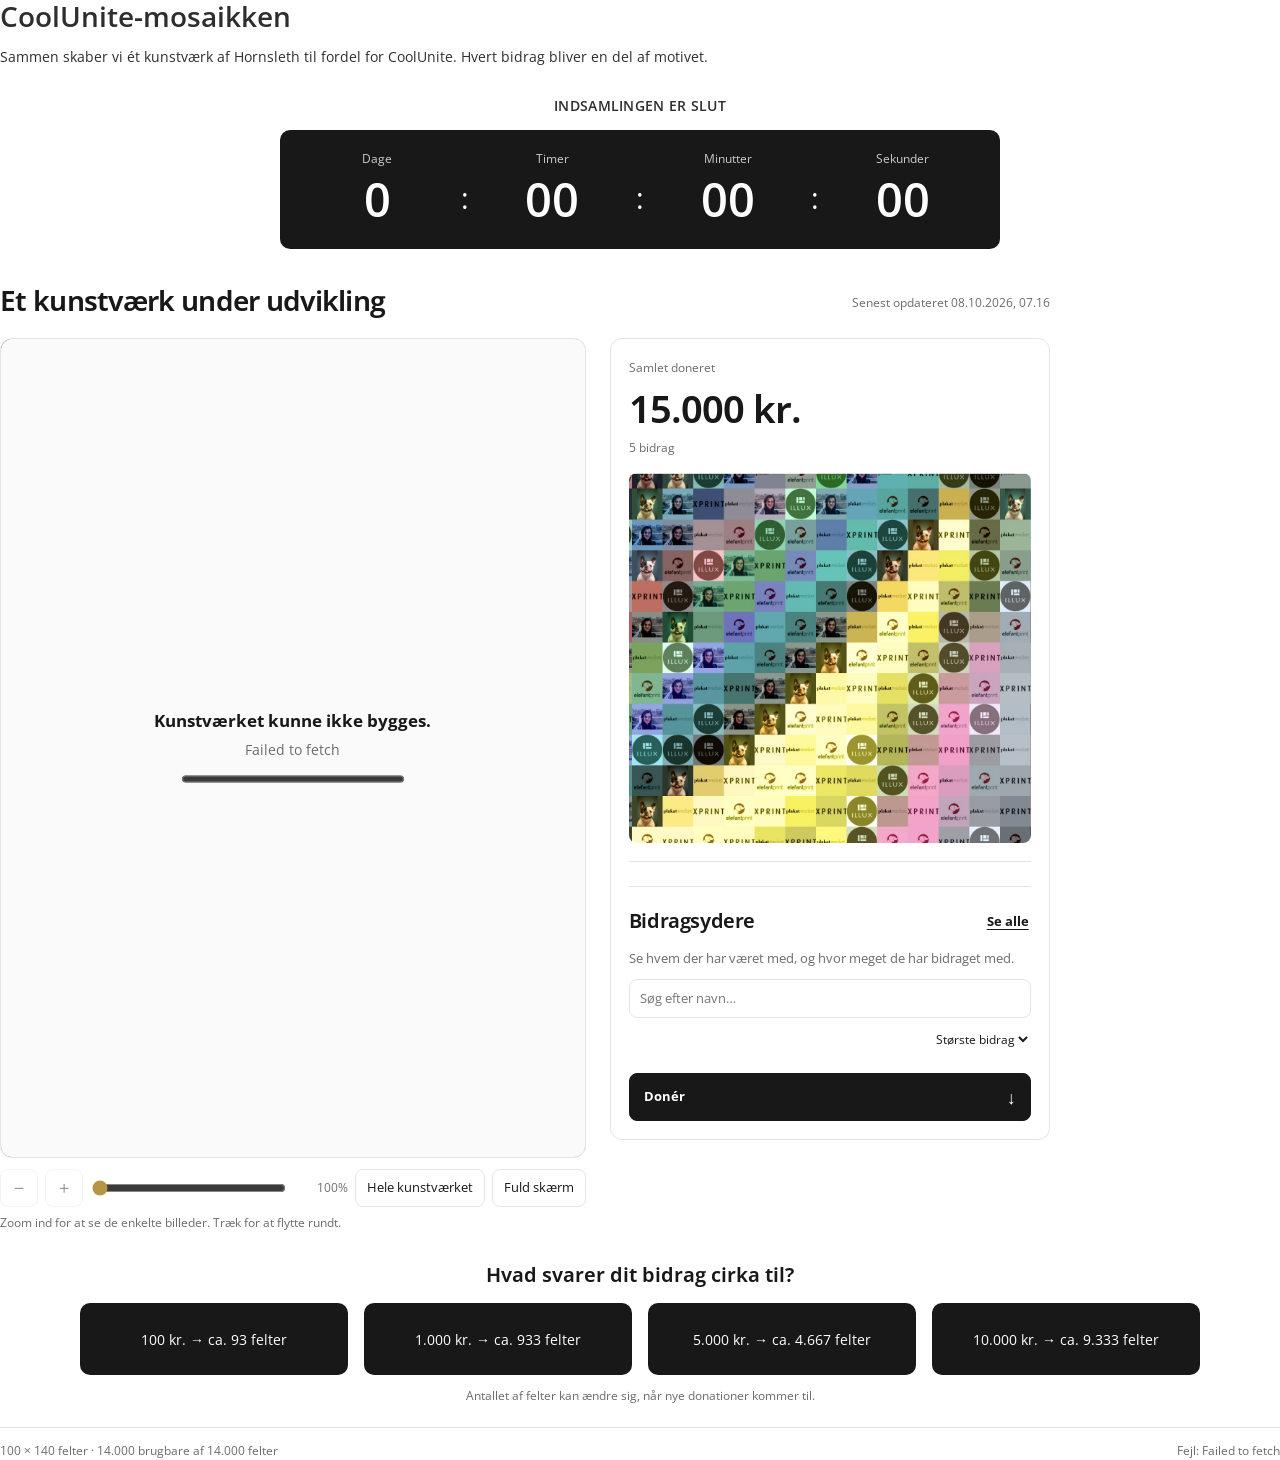
==== commit 74af0082: "Show mosaic preview image" ====
--- a/index.html
+++ b/index.html
@@ -52,7 +52,7 @@
         </section>
       </div>
       <aside class="summary-side">
-        <div class="total-card"><small>Samlet doneret</small><strong id="total">—</strong><small id="donationCount">— bidrag</small></div>
+        <div class="total-card"><small>Samlet doneret</small><strong id="total">—</strong><small id="donationCount">— bidrag</small><img class="mosaic-preview" id="mosaicPreview" src="./mosaic-preview.jpg" alt="Detalje fra CoolUnite-mosaikken"></div>
         <section class="leaderboard sidebar-leaderboard" aria-labelledby="donorHeading">
           <div class="leaderboard-head"><h2 id="donorHeading">Bidragsydere</h2><button type="button" id="showAll" class="text-button">Se alle</button></div>
           <p>Se hvem der har været med, og hvor meget de har bidraget med.</p>
--- a/engine/mosaic.css
+++ b/engine/mosaic.css
@@ -1,13 +1,15 @@
-:root{--ink:#181818;--muted:#6b6b6b;--line:#e4e4e4;--paper:#fff;--soft:#f7f7f5;--accent:#b49645;--radius:12px;--shadow:0 18px 60px rgba(0,0,0,.12);--artwork-max-width:51.4286dvh}
+:root{--ink:#181818;--muted:#6b6b6b;--line:#e4e4e4;--paper:#fff;--soft:#f7f7f5;--accent:#b49645;--radius:12px;--shadow:0 18px 60px rgba(0,0,0,.12);--artwork-max-width:calc(71.4286dvh - 57.1429px)}
 *{box-sizing:border-box}html,body{margin:0;padding:0;background:var(--paper);color:var(--ink);font-family:"Open Sans",sans-serif;font-size:14px;line-height:1.5}body{overflow-x:hidden}html.modal-open{overflow:hidden}body.modal-open{position:fixed;width:100%;overflow:hidden}button,input,select{font:inherit}button{cursor:pointer}button:focus-visible,input:focus-visible,select:focus-visible,canvas:focus-visible{outline:3px solid var(--accent);outline-offset:2px}button:disabled{opacity:.45;cursor:default}[hidden]{display:none!important}
-.app{width:100%;margin:0;padding:0}.mosaic-section{--sidebar-width:320px;--layout-gap:24px;min-width:0}.top{display:flex;justify-content:space-between;gap:24px;align-items:flex-end;width:min(100%,calc(var(--artwork-max-width) + var(--sidebar-width) + var(--layout-gap)));margin-bottom:22px}.top h2{margin:0;font-size:28px;line-height:1.1;letter-spacing:-.025em;font-weight:650}.updated{font-size:12px;color:var(--muted);white-space:nowrap;padding-bottom:4px}
+.app{width:100%;margin:0;padding:0}.mosaic-section{--sidebar-width:440px;--layout-gap:24px;min-width:0}.top{display:flex;justify-content:space-between;gap:24px;align-items:flex-end;width:min(100%,calc(var(--artwork-max-width) + var(--sidebar-width) + var(--layout-gap)));margin-bottom:22px}.top h2{margin:0;font-size:28px;line-height:1.1;letter-spacing:-.025em;font-weight:650}.updated{font-size:12px;color:var(--muted);white-space:nowrap;padding-bottom:4px}
 .layout{display:grid;grid-template-columns:minmax(0,1fr) var(--sidebar-width);gap:var(--layout-gap);justify-content:start;align-items:start;width:min(100%,calc(var(--artwork-max-width) + var(--sidebar-width) + var(--layout-gap)))}.main-column{grid-column:1;grid-row:1}.summary-side{grid-column:2;grid-row:1}.main-column,.viewer{min-width:0}.viewer{width:100%;margin-inline:0}.stage{position:relative;width:100%;aspect-ratio:100/140;background:#ececea;border:1px solid var(--line);border-radius:var(--radius);overflow:hidden;isolation:isolate}.stage canvas{display:block;width:100%;height:100%;touch-action:none;cursor:grab;background:#ececea}.stage canvas.dragging{cursor:grabbing}.state{position:absolute;inset:0;display:flex;align-items:center;justify-content:center;text-align:center;padding:30px;color:var(--muted);background:#fafafa;z-index:3}.state strong{display:block;color:var(--ink);font-size:17px;margin-bottom:5px}.state progress{width:min(320px,80%);margin-top:12px;accent-color:var(--accent)}.tooltip{position:fixed;z-index:1000;display:none;pointer-events:none;background:rgba(18,18,18,.94);color:#fff;border-radius:7px;padding:8px 10px;font-size:13px;max-width:min(320px,calc(100vw - 16px));box-shadow:0 5px 25px #0003}
 .controls{display:flex;gap:7px;align-items:center;flex-wrap:wrap;margin-top:11px}.controls button{border:1px solid var(--line);background:#fff;border-radius:8px;padding:8px 11px;color:var(--ink);font-size:13px}.controls button:hover{background:var(--soft)}.controls .square{width:38px;padding:8px 0;font-size:18px;line-height:20px}.zoomline{display:flex;align-items:center;gap:8px;min-width:170px;flex:1}.zoomline input{width:100%;accent-color:var(--accent)}.zoomline output{min-width:52px;text-align:right;font-size:12px;color:var(--muted);font-variant-numeric:tabular-nums}.hint{font-size:12px;color:var(--muted);min-height:17px;margin-top:7px}
 .summary-side{border:1px solid var(--line);border-radius:var(--radius);padding:18px;min-width:0;background:#fff}.total-card{padding:2px 0 18px;border-bottom:1px solid var(--line)}.total-card small{display:block;color:var(--muted);font-size:12px;margin-bottom:3px}.total-card strong{display:block;font-size:clamp(28px,3vw,38px);font-weight:650;letter-spacing:-.025em}
+.mosaic-preview{display:block;width:100%;height:auto;margin-top:16px;border-radius:8px}
 .sidebar-leaderboard{margin-top:18px;padding:18px 0 0;border:0;border-top:1px solid var(--line);border-radius:0;background:transparent}.sidebar-leaderboard .leaderboard-head{display:block;margin-bottom:11px}.sidebar-leaderboard h2{font-size:18px}.sidebar-leaderboard p{font-size:12px;margin-top:3px}.sidebar-leaderboard .leaderboard-tools{min-width:0;width:100%;margin-top:10px}.sidebar-leaderboard .search{font-size:13px;padding:9px 10px}.sidebar-leaderboard .list-head{margin-top:8px}.sidebar-leaderboard .donor-list{max-height:520px;overflow:auto}.sidebar-leaderboard .donor{padding:10px 1px}.sidebar-leaderboard .donor-thumb{width:40px;height:40px;flex-basis:40px}.sidebar-leaderboard .donor-copy strong{font-size:13px}.sidebar-leaderboard .donor-copy small{font-size:11px}.donate-cta{display:flex;width:100%;min-height:48px;align-items:center;justify-content:space-between;gap:12px;margin-top:16px;padding:0 14px;border:1px solid var(--ink);border-radius:8px;background:var(--ink);color:#fff;text-decoration:none;font-size:13px;font-weight:700}.donate-cta:hover{background:#2a2a2a}.donate-cta span:last-child{font-size:18px;font-weight:400}.donate-cta:focus-visible{outline:3px solid var(--accent);outline-offset:2px}
 dialog{position:fixed;inset:0;margin:auto;width:min(720px,calc(100vw - 40px));max-height:calc(100dvh - 40px);border:1px solid var(--line);border-radius:16px;padding:20px;background:#fff;color:var(--ink);box-shadow:var(--shadow);overflow:hidden}dialog[open]{display:flex;flex-direction:column}dialog::backdrop{background:transparent;backdrop-filter:none}.dialog-head{display:flex;flex:none;justify-content:space-between;gap:15px;align-items:start;margin-bottom:15px}.dialog-head h2{margin:0;font-size:22px}.dialog-head p{margin:4px 0 0;color:var(--muted);font-size:13px}.dialog-head button{border:1px solid var(--line);background:#fff;border-radius:8px;padding:8px 11px}.photo-wrap{display:flex;flex:1 1 62dvh;align-items:center;justify-content:center;width:100%;height:62dvh;min-height:0;max-height:62dvh;border:1px solid var(--line);border-radius:10px;overflow:auto;background:#fff}.photo-wrap img{display:block;width:100%;height:100%;max-width:100%;max-height:100%;object-fit:contain}.dialog-actions{display:flex;flex:none;align-items:center;justify-content:space-between;gap:12px;margin-top:14px}.dialog-actions span{font-size:12px;color:var(--muted)}.dialog-actions button{border:1px solid var(--accent);background:var(--accent);color:#fff;border-radius:8px;padding:9px 13px}
 .leaderboard{margin-top:24px;background:#fff}.leaderboard-head{display:flex;align-items:flex-end;justify-content:space-between;gap:18px;margin-bottom:13px}.leaderboard h2{margin:0;font-size:20px;font-weight:650;letter-spacing:-.02em}.leaderboard p{margin:5px 0 0;color:var(--muted);font-size:13px;line-height:1.5}.leaderboard-tools{display:flex;align-items:center;gap:10px;min-width:min(460px,50%)}.search{width:100%;min-width:0;border:1px solid var(--line);border-radius:8px;padding:10px 11px;background:#fff;color:var(--ink);font-size:14px}.list-head{display:flex;align-items:center;justify-content:space-between;gap:10px;margin:0 0 4px;color:var(--muted);font-size:12px}.list-head select{border:0;background:#fff;color:var(--ink);font-size:12px;padding:4px 0;max-width:160px}.donor-list{overflow:auto;overscroll-behavior:contain}.donor{display:flex;gap:10px;align-items:center;width:100%;text-align:left;border:0;border-top:1px solid var(--line);border-radius:0;background:#fff;padding:11px 1px;color:var(--ink)}.donor:hover{background:var(--soft)}.donor-thumb{width:45px;height:45px;flex:0 0 45px;border:1px solid var(--line);border-radius:7px;overflow:hidden;display:flex;align-items:center;justify-content:center;background:#fff}.donor-thumb img{display:block;width:100%;height:100%;object-fit:contain}.donor-copy{min-width:0;flex:1}.donor-copy strong{display:block;font-size:14px;overflow-wrap:anywhere}.donor-copy small{display:block;color:var(--muted);font-size:12px;margin-top:2px}.arrow{font-size:17px;color:#999}.empty-list{padding:24px 2px;color:var(--muted);font-size:14px}.footer{border-top:1px solid var(--line);margin-top:22px;padding-top:14px;color:var(--muted);font-size:12px;display:flex;justify-content:space-between;gap:12px;flex-wrap:wrap}
 .viewer:fullscreen{width:100vw;height:100vh;background:#fff;display:flex;flex-direction:column;justify-content:center;align-items:center;padding:12px}.viewer:fullscreen .stage{width:min(calc(100vw - 24px),calc((100dvh - 105px) * 100 / 140));height:auto;aspect-ratio:100/140;flex:0 0 auto}.viewer:fullscreen .controls{width:min(100%,950px)}
+@media(min-width:1051px){.layout{display:flex;flex-wrap:wrap}.main-column{flex:0 0 min(100%,var(--artwork-max-width))}.summary-side{flex:1 1 300px;max-width:var(--sidebar-width)}}
 @media(max-width:1050px){.mosaic-section{--sidebar-width:300px}.zoomline input{min-height:44px}.controls button,.sidebar-leaderboard .search,.sidebar-leaderboard .list-head select,.dialog-head button,.dialog-actions button{min-height:44px}.controls .square{width:44px}}
 @media(max-width:900px){.zoomline{order:10;flex-basis:100%}}
 @media(max-width:720px){.top{display:block;width:100%;margin-bottom:15px}.top h2{font-size:24px}.updated{margin-top:4px;padding-bottom:0;white-space:normal}.layout{grid-template-columns:1fr;width:100%;gap:18px}.main-column{grid-column:1;grid-row:auto;order:1}.viewer{width:100%}.summary-side{grid-column:1;grid-row:auto;order:2;padding:16px}.sidebar-leaderboard{padding-top:16px}.sidebar-leaderboard .donor-list{max-height:none}.footer{margin-top:16px}}
@@ -16,31 +18,32 @@
 .intro{max-width:760px;margin-bottom:28px}
 .intro__title{margin:0;color:#2e2e2c;font-family:"Open Sans",sans-serif;font-size:28px;font-weight:600;line-height:1.2}
 .lead{max-width:760px;margin:12px 0 0;color:#2e2e2c;font-size:14px;line-height:1.5}
-.countdown{padding:0 0 36px;text-align:center}
+.countdown{width:min(100%,720px);margin:0 auto 36px;font-family:"Open Sans",sans-serif;text-align:center}
 .countdown__heading{margin:0 0 14px;color:#2e2e2c;font-size:14px;font-weight:600;letter-spacing:.02em;line-height:1.5}
-.countdown__values{display:grid;grid-template-columns:minmax(0,1fr) auto minmax(0,1fr) auto minmax(0,1fr) auto minmax(0,1fr);align-items:end;width:min(100%,600px);margin:0 auto}
-.countdown__unit{display:flex;min-width:0;flex-direction:column;align-items:center;gap:3px}
-.countdown__label{color:#798490;font-size:12px;line-height:1.5}
-.countdown__number{color:#2e2e2c;font-size:clamp(32px,3.7vw,52px);font-weight:600;font-variant-numeric:tabular-nums;line-height:1.2}
-.countdown__separator{padding:0 clamp(3px,.8vw,12px) 1px;color:#2e2e2c;font-size:clamp(24px,2.3vw,32px);line-height:1.2}
+.countdown__values{display:grid;grid-template-columns:minmax(0,1fr) auto minmax(0,1fr) auto minmax(0,1fr) auto minmax(0,1fr);align-items:center;row-gap:3px;width:100%;padding:20px 24px 22px;border-radius:10px;background:var(--ink);color:#fff}
+.countdown__unit{display:contents}
+.countdown__unit:nth-child(1)>*{grid-column:1}.countdown__unit:nth-child(3)>*{grid-column:3}.countdown__unit:nth-child(5)>*{grid-column:5}.countdown__unit:nth-child(7)>*{grid-column:7}
+.countdown__label{grid-row:1;color:rgba(255,255,255,.78);font-size:12px;line-height:1.5}
+.countdown__number{grid-row:2;color:#fff;font-size:clamp(28px,3.7vw,48px);font-weight:600;font-variant-numeric:tabular-nums;line-height:1.2}
+.countdown__separator{grid-row:2;align-self:center;padding:0 clamp(3px,.8vw,12px);color:#fff;font-size:clamp(24px,2.3vw,32px);line-height:1.2}
 .sidebar-leaderboard .leaderboard-head{display:flex;align-items:center;justify-content:space-between;gap:10px}
 .sidebar-leaderboard .leaderboard-head h2{margin:0}
 .text-button{flex:none;border:0;background:transparent;color:var(--ink);font-size:13px;font-weight:700;text-decoration:underline;text-underline-offset:3px;padding:7px 2px}
 .total-card #donationCount{margin-top:2px}
-.calculator{margin-top:30px;border-top:1px solid var(--line);padding-top:22px}
-.calculator h2{margin:0 0 15px;font-size:20px;font-weight:650;line-height:1.3}
-.calculator-grid{display:grid;grid-template-columns:repeat(4,minmax(0,1fr));gap:12px}
-.calculator-item{display:flex;flex-direction:column;gap:3px;min-width:0;padding:14px 16px;border:1px solid var(--line);border-radius:10px;background:#fff}
-.calculator-item strong{font-size:16px}
-.calculator-item span{font-size:13px;color:var(--muted)}
+.calculator{width:min(100%,1120px);margin:30px auto 0;font-family:"Open Sans",sans-serif;text-align:center}
+.calculator h2{margin:0 0 15px;color:var(--ink);font-size:20px;font-weight:650;line-height:1.3}
+.calculator-grid{display:grid;grid-template-columns:repeat(4,minmax(0,1fr));gap:12px 16px}
+.calculator-item{display:flex;min-width:0;min-height:72px;align-items:center;justify-content:center;padding:14px 12px;border-radius:10px;background:var(--ink);color:#fff;font-family:"Open Sans",sans-serif;font-size:14px;font-weight:400;line-height:1.5;text-align:center;white-space:nowrap}
 .calculator p{margin:12px 0 0;color:var(--muted);font-size:12px}
 dialog::backdrop{background:rgba(0,0,0,.42)}
 .all-donors-summary{display:flex;flex:none;flex-direction:column;gap:2px;padding:0 0 16px}.all-donors-summary span{font-size:12px;color:var(--muted)}.all-donors-summary strong{font-size:23px;line-height:1.25}
+#preview[open]{width:min(480px,calc(100vw - 40px));max-width:480px;max-height:calc(100dvh - 80px);padding:16px}#preview .dialog-head{margin-bottom:10px}#preview .photo-wrap{flex:0 1 min(420px,45dvh);height:min(420px,45dvh);max-height:min(420px,45dvh)}#preview .photo-wrap img{width:100%;height:100%;max-height:420px;object-fit:contain}#preview .dialog-actions{margin-top:10px}
 #allDonors[open]{width:min(780px,calc(100vw - 40px))}.all-donors-list{display:flex;flex:1 1 auto;min-height:0;flex-direction:column;overflow-y:auto;overflow-x:hidden;overscroll-behavior:contain}
 .all-donor{display:grid;grid-template-columns:54px minmax(0,1fr);align-items:center;gap:12px;width:100%;min-height:74px;padding:10px 2px;border:0;border-top:1px solid var(--line);background:#fff;text-align:left;color:var(--ink);font-size:13px}
 .all-donor:hover{background:var(--soft)}
 .all-donor-thumb{position:relative;display:grid;place-items:center;width:54px;height:54px;overflow:hidden;border:1px solid var(--line);border-radius:8px;background:var(--soft)}.all-donor-thumb img{position:relative;display:block;width:100%;height:100%;object-fit:contain}.all-donor-thumb-fallback{position:absolute;inset:0;display:grid;place-items:center;color:var(--muted);font-weight:700;font-size:16px}
 .all-donor-info{display:grid;grid-template-columns:minmax(0,1fr) auto;align-items:center;gap:16px;min-width:0}.all-donor-info strong{min-width:0;overflow-wrap:anywhere}.all-donor-meta{display:grid;grid-template-columns:110px 90px;gap:12px;color:var(--muted);text-align:right}.all-donor-meta span{white-space:nowrap}
-@media(max-width:900px){.calculator-grid{grid-template-columns:repeat(2,minmax(0,1fr))}}
-@media(max-width:720px){.intro{margin-bottom:24px}.intro__title{font-size:clamp(22px,6vw,26px)}.countdown{padding-bottom:28px}.countdown__heading{margin-bottom:12px}.calculator{margin-top:24px}.all-donor{gap:10px;font-size:12px}.all-donor-info{display:flex;flex-direction:column;align-items:flex-start;gap:3px}.all-donor-meta{display:flex;flex-wrap:wrap;gap:2px 14px;text-align:left}.dialog-actions{flex-wrap:wrap}dialog,#allDonors[open]{width:calc(100vw - 24px);max-height:calc(100dvh - 24px)}}
-@media(max-width:390px){.calculator-item{padding:11px}dialog{padding:16px}.all-donor-meta span{white-space:normal}}
+@media(max-width:1100px){.calculator{width:min(100%,720px)}.calculator-grid{grid-template-columns:repeat(2,minmax(0,1fr))}}
+@media(max-width:720px){.intro{margin-bottom:24px}.intro__title{font-size:clamp(22px,6vw,26px)}.countdown{margin-bottom:28px}.countdown__heading{margin-bottom:12px}.countdown__values{padding:16px 10px 18px}.calculator{margin-top:24px}.calculator-grid{grid-template-columns:1fr;gap:8px}.all-donor{gap:10px;font-size:12px}.all-donor-info{display:flex;flex-direction:column;align-items:flex-start;gap:3px}.all-donor-meta{display:flex;flex-wrap:wrap;gap:2px 14px;text-align:left}.dialog-actions{flex-wrap:wrap}dialog,#allDonors[open]{width:calc(100vw - 24px);max-height:calc(100dvh - 24px)}}
+@media(max-width:390px){dialog{padding:16px}.all-donor-meta span{white-space:normal}}
+@media(max-width:720px){#preview[open]{width:calc(100vw - 24px);max-width:calc(100vw - 24px);max-height:calc(100dvh - 24px);padding:14px}#preview .photo-wrap{flex-basis:min(420px,50dvh);height:min(420px,50dvh);max-height:min(420px,50dvh)}}
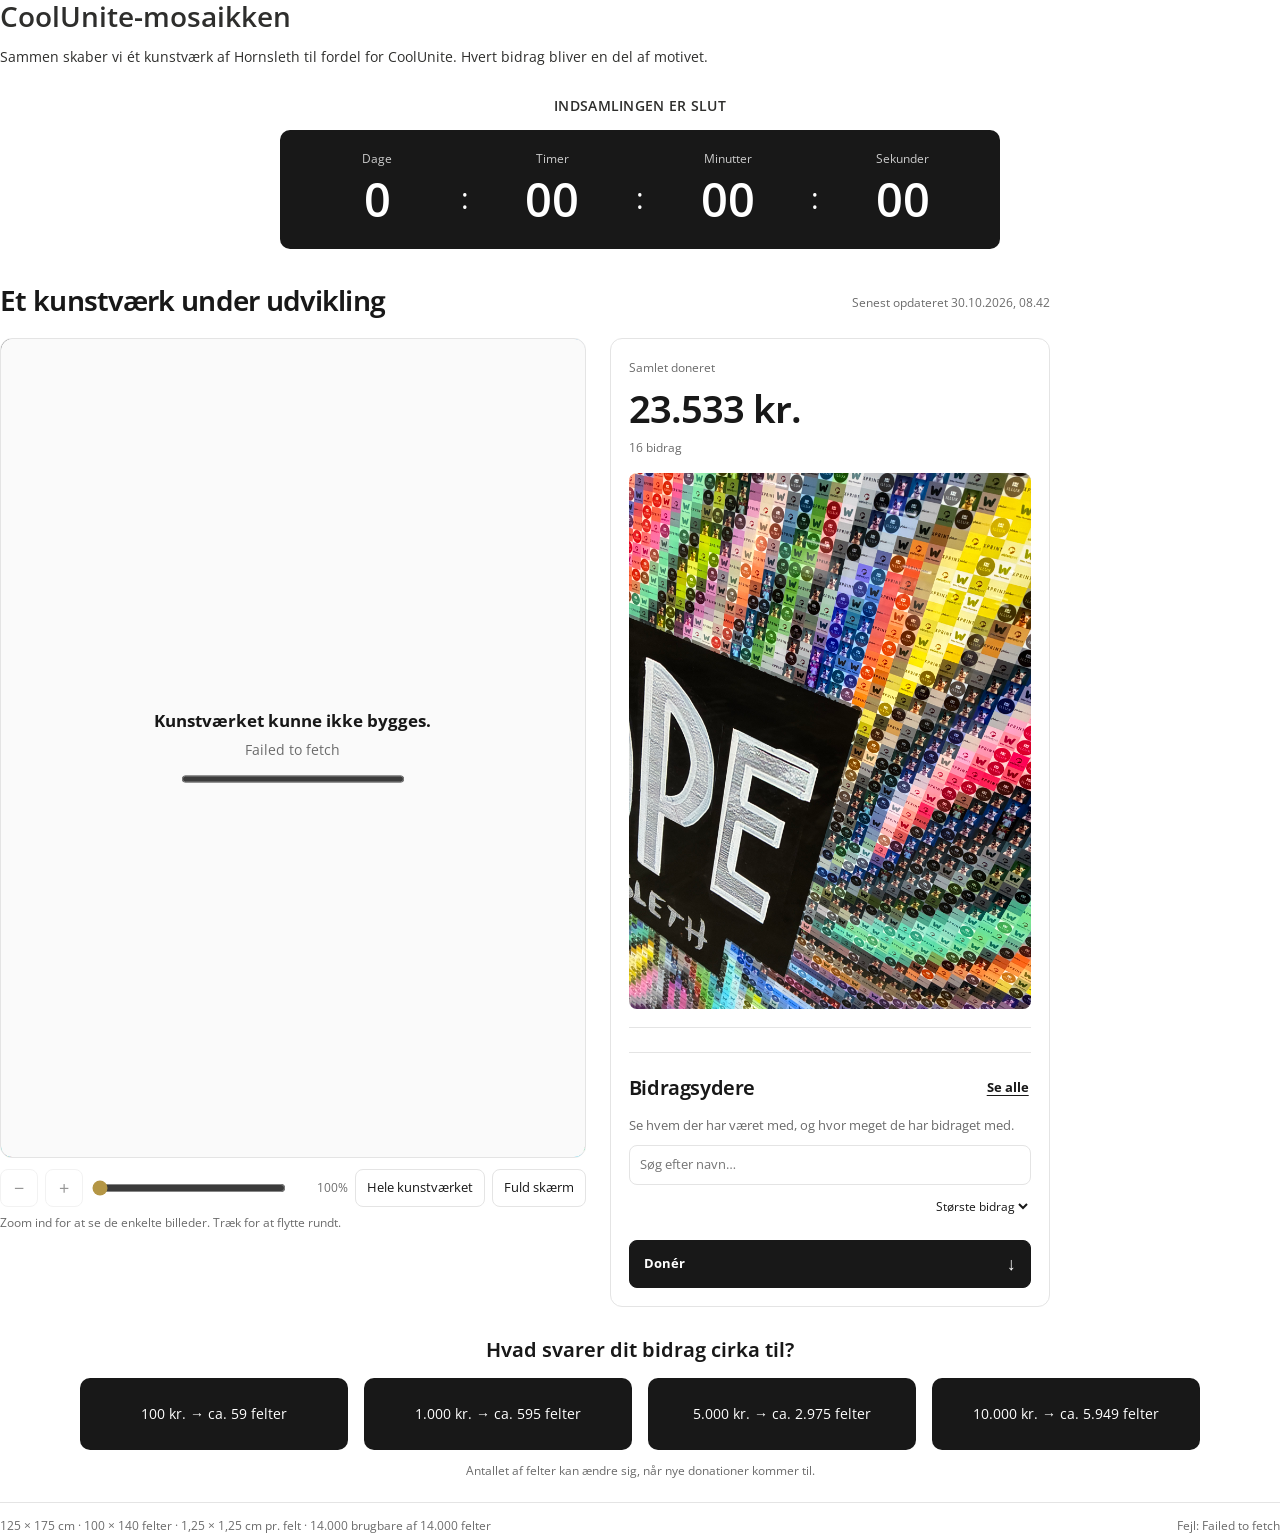
==== commit bb7da1f4: "Improve all donors modal with search and pagination" ====
--- a/index.html
+++ b/index.html
@@ -71,12 +71,12 @@
     <p id="calculatorNote">Antallet af felter kan ændre sig, når nye donationer kommer til.</p>
   </section>
 
-  <footer class="footer"><span id="physicalInfo">100 × 140 felter</span><span id="status">Opdateres automatisk</span></footer>
+  <footer class="footer"><span id="physicalInfo">125 × 175 cm · 100 × 140 felter · 1,25 × 1,25 cm pr. felt</span><span id="status">Opdateres automatisk</span></footer>
 </main>
 
 <dialog id="preview" aria-labelledby="previewName"><div class="dialog-head"><div><h2 id="previewName"></h2><p id="previewMeta"></p></div><button type="button" id="closePreview">Luk</button></div><div class="photo-wrap" id="previewWrap"><img id="previewImage" alt=""></div><div class="dialog-actions"><span>Hele det indsendte billede vises uden beskæring.</span><button id="findTile" type="button">Find i kunstværket</button></div></dialog>
 
-<dialog id="allDonors" aria-labelledby="allDonorsTitle"><div class="dialog-head"><div><h2 id="allDonorsTitle">Alle bidragsydere</h2><p id="allDonorsCount"></p></div><button type="button" id="closeAll">Luk</button></div><div class="all-donors-summary"><span>Samlet doneret</span><strong id="allDonorsTotal"></strong></div><div id="allDonorsList" class="all-donors-list"></div></dialog>
+<dialog id="allDonors" aria-labelledby="allDonorsTitle"><div class="dialog-head"><div><h2 id="allDonorsTitle">Alle bidragsydere</h2><p id="allDonorsCount"></p></div><button type="button" id="closeAll">Luk</button></div><div class="all-donors-summary"><span>Samlet doneret</span><strong id="allDonorsTotal"></strong></div><input id="allDonorsSearch" class="search all-donors-search" type="search" placeholder="Søg efter navn…" autocomplete="off" aria-label="Søg efter bidragsyder"><div id="allDonorsList" class="all-donors-list"></div><nav id="allDonorsPagination" class="all-donors-pagination" aria-label="Sider med bidragsydere"></nav></dialog>
 
 <script src="./engine/mosaic.js"></script>
 </body>
--- a/engine/mosaic.css
+++ b/engine/mosaic.css
@@ -39,6 +39,7 @@
 .all-donors-summary{display:flex;flex:none;flex-direction:column;gap:2px;padding:0 0 16px}.all-donors-summary span{font-size:12px;color:var(--muted)}.all-donors-summary strong{font-size:23px;line-height:1.25}
 #preview[open]{width:min(480px,calc(100vw - 40px));max-width:480px;max-height:calc(100dvh - 80px);padding:16px}#preview .dialog-head{margin-bottom:10px}#preview .photo-wrap{flex:0 1 min(420px,45dvh);height:min(420px,45dvh);max-height:min(420px,45dvh)}#preview .photo-wrap img{width:100%;height:100%;max-height:420px;object-fit:contain}#preview .dialog-actions{margin-top:10px}
 #allDonors[open]{width:min(780px,calc(100vw - 40px))}.all-donors-list{display:flex;flex:1 1 auto;min-height:0;flex-direction:column;overflow-y:auto;overflow-x:hidden;overscroll-behavior:contain}
+.all-donors-search{flex:none;margin-bottom:12px}.all-donors-pagination{display:flex;flex:none;align-items:center;justify-content:center;flex-wrap:wrap;gap:5px;padding-top:12px}.all-donors-pagination button{min-width:34px;min-height:36px;padding:5px 9px;border:1px solid var(--line);border-radius:7px;background:#fff;color:var(--ink)}.all-donors-pagination button[aria-current="page"]{background:var(--ink);border-color:var(--ink);color:#fff}.all-donors-pagination span{padding:0 3px;color:var(--muted)}
 .all-donor{display:grid;grid-template-columns:54px minmax(0,1fr);align-items:center;gap:12px;width:100%;min-height:74px;padding:10px 2px;border:0;border-top:1px solid var(--line);background:#fff;text-align:left;color:var(--ink);font-size:13px}
 .all-donor:hover{background:var(--soft)}
 .all-donor-thumb{position:relative;display:grid;place-items:center;width:54px;height:54px;overflow:hidden;border:1px solid var(--line);border-radius:8px;background:var(--soft)}.all-donor-thumb img{position:relative;display:block;width:100%;height:100%;object-fit:contain}.all-donor-thumb-fallback{position:absolute;inset:0;display:grid;place-items:center;color:var(--muted);font-weight:700;font-size:16px}
